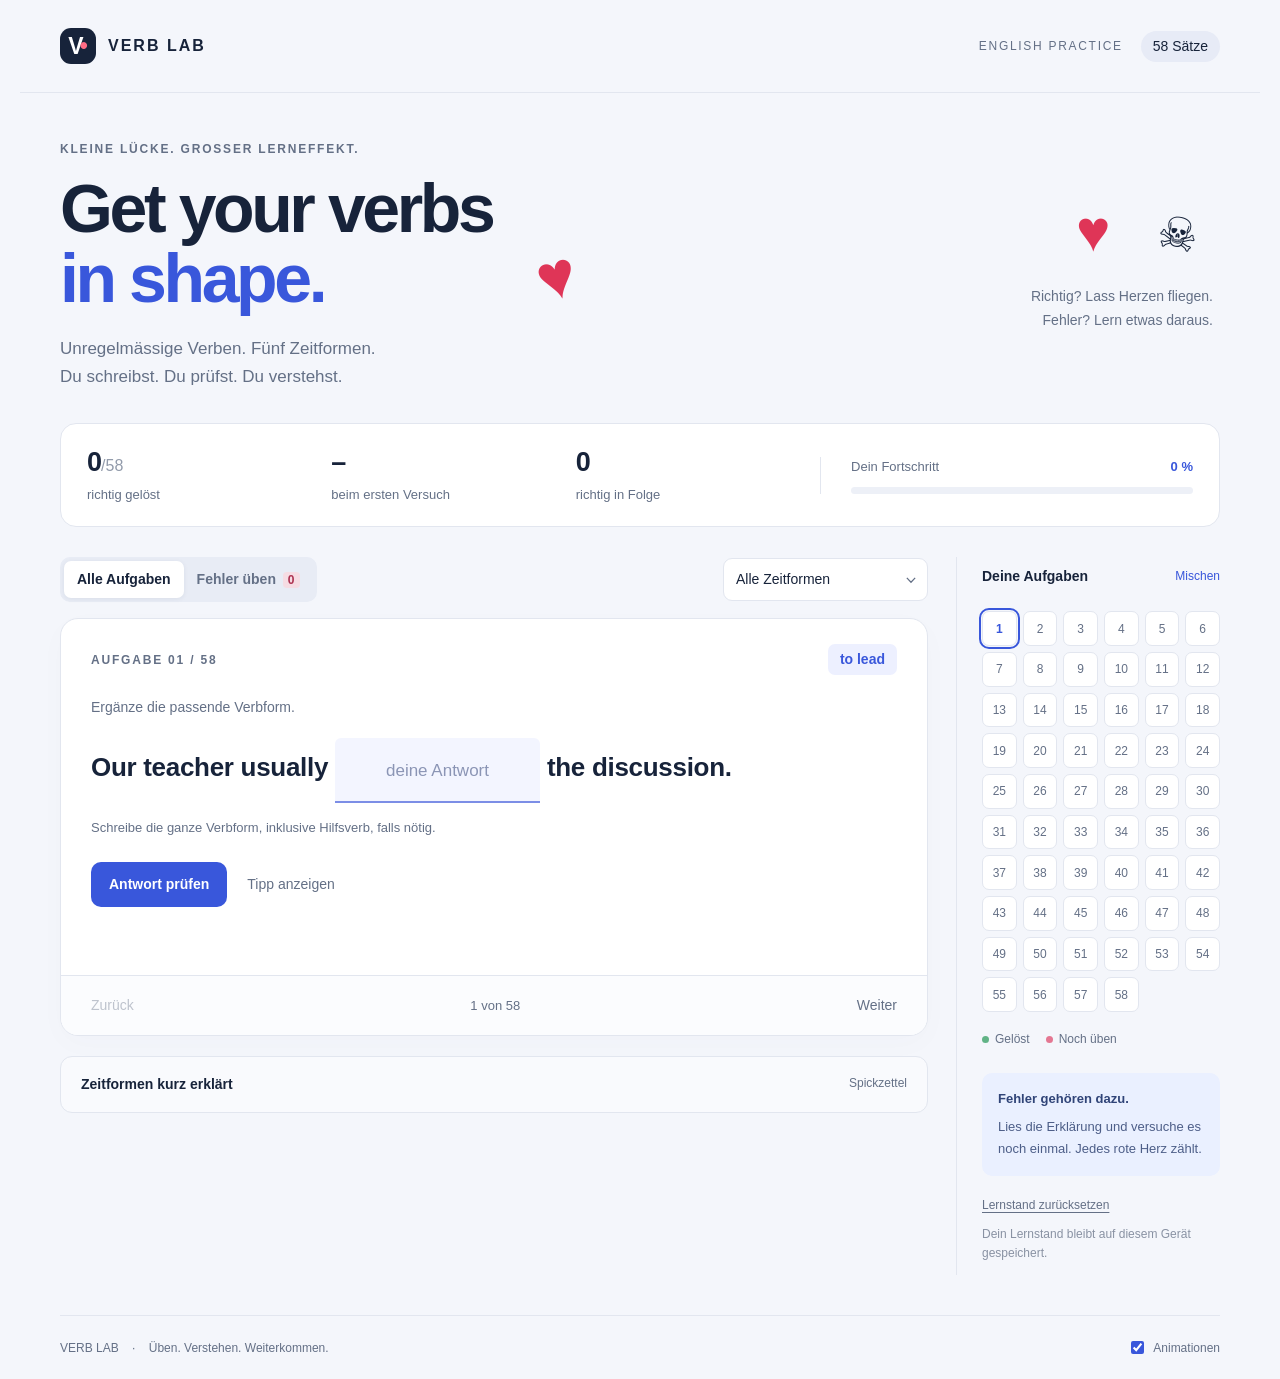
==== index.html @ 1b79de99 "Add 58 interactive irregular verb exercises with instant explanations" ====
<!doctype html>
<html lang="de"><head><meta charset="utf-8"><meta name="viewport" content="width=device-width, initial-scale=1"><meta name="theme-color" content="#f4f6fb"><meta name="description" content="58 Aufgaben zu englischen unregelmässigen Verben: sofortige Korrektur, verständliche Erklärungen und gezieltes Wiederholen."><title>Verb Lab · Irregular Verbs</title><link rel="stylesheet" href="style.css"><script defer src="data.js"></script><script defer src="app.js"></script></head>
<body><header><a class="brand" href="./" aria-label="Verb Lab Startseite"><span class="logo">V<span>•</span></span>VERB LAB</a><span class="header-note">ENGLISH PRACTICE <span class="pill">58 Sätze</span></span></header>
<main><section class="intro"><div><p class="eyebrow">KLEINE LÜCKE. GROSSER LERNEFFEKT.</p><h1>Get your verbs<br><em>in shape.</em><span class="hero-heart" aria-hidden="true">♥</span></h1><p class="lead">Unregelmässige Verben. Fünf Zeitformen.<br>Du schreibst. Du prüfst. Du verstehst.</p></div><div class="intro-note"><span aria-hidden="true">♥ <span class="skull">☠</span></span><p>Richtig? Lass Herzen fliegen.<br>Fehler? Lern etwas daraus.</p></div></section>
<section class="stats" aria-label="Dein Lernstand"><div><strong id="solved">0<span>/58</span></strong><span>richtig gelöst</span></div><div><strong id="accuracy">–</strong><span>beim ersten Versuch</span></div><div><strong id="streak">0</strong><span>richtig in Folge</span></div><div class="progress-cell"><div><span>Dein Fortschritt</span><b id="percent">0 %</b></div><progress id="progress" max="58" value="0">0 von 58</progress></div></section>
<div class="workspace"><section class="exercise-area"><div class="toolbar"><div class="tabs" aria-label="Übungsmodus"><button id="all-mode" aria-pressed="true">Alle Aufgaben</button><button id="error-mode" aria-pressed="false">Fehler üben <span id="error-count">0</span></button></div><label class="sr-only" for="tense-filter">Zeitform auswählen</label><select id="tense-filter"><option value="all">Alle Zeitformen</option><option>Present simple</option><option>Present continuous</option><option>Present perfect simple</option><option>Present perfect continuous</option><option>Simple past</option></select></div>
<article class="exercise-card"><div class="card-top"><span class="eyebrow" id="question-label">AUFGABE 01 / 58</span><span class="verb-tag" id="verb">to lead</span></div><div id="question-content"><p class="instruction">Ergänze die passende Verbform.</p><form id="answer-form" novalidate><div class="sentence" lang="en"><span id="before"></span><span class="answer-wrap"><label class="sr-only" for="answer">Deine Verbform</label><input id="answer" type="text" placeholder="deine Antwort" autocomplete="off" autocapitalize="none" spellcheck="false" aria-describedby="answer-help feedback"></span><span id="after"></span></div><p class="answer-help" id="answer-help">Schreibe die ganze Verbform, inklusive Hilfsverb, falls nötig.</p><div id="feedback" role="status" aria-live="polite" aria-atomic="true"></div><div class="actions"><button class="primary" id="check" type="submit">Antwort prüfen <kbd>Enter</kbd></button><button class="text-button" id="hint" type="button">Tipp anzeigen</button></div></form></div><div class="card-bottom"><button id="previous" class="text-button">Zurück</button><span id="position">1 von 58</span><button id="next" class="text-button">Weiter</button></div></article>
<details class="grammar"><summary>Zeitformen kurz erklärt <span>Spickzettel</span></summary><div class="grammar-grid"><div><h3>Present simple</h3><p>Gewohnheiten und Zustände. Grundform; bei he/she/it meist -s.</p><code>She goes every day.</code></div><div><h3>Present continuous</h3><p>Was gerade passiert. am/is/are + Verb mit -ing.</p><code>They are coming now.</code></div><div><h3>Present perfect simple</h3><p>Ergebnis mit Bezug zu jetzt oder ein Zustand bis heute. have/has + 3. Verbform.</p><code>I have found my keys.</code></div><div><h3>Present perfect continuous</h3><p>Eine Tätigkeit läuft seit einer Weile. have/has been + Verb mit -ing.</p><code>It has been growing for weeks.</code></div><div><h3>Simple past</h3><p>Abgeschlossene Vergangenheit. 2. Verbform; kein have/has.</p><code>We went there yesterday.</code></div></div></details></section>
<aside><div class="map-heading"><h2>Deine Aufgaben</h2><button id="shuffle" class="text-button" aria-label="Aufgaben mischen">Mischen</button></div><div class="question-map" id="question-map" aria-label="Aufgaben auswählen"></div><div class="legend"><span><i class="dot green"></i>Gelöst</span><span><i class="dot pink"></i>Noch üben</span></div><div class="aside-note"><b>Fehler gehören dazu.</b><p>Lies die Erklärung und versuche es noch einmal. Jedes rote Herz zählt.</p></div><button class="reset" id="reset">Lernstand zurücksetzen</button><p id="storage-note" class="storage-note">Dein Lernstand bleibt auf diesem Gerät gespeichert.</p></aside></div>
<footer><span>VERB LAB <span class="footer-dot">·</span> Üben. Verstehen. Weiterkommen.</span><label class="motion-control"><input type="checkbox" id="motion" checked> Animationen</label></footer></main><div id="particles" aria-hidden="true"></div></body></html>
---- style.css ----
:root{--ink:#17233a;--muted:#647086;--blue:#3957db;--line:#e2e6ef;--pink:#df3557;--green:#16734e;--paper:#fff}*{box-sizing:border-box}body{margin:0;background:#f4f6fb;color:var(--ink);font-family:Inter,-apple-system,BlinkMacSystemFont,'Segoe UI',sans-serif;font-size:16px;line-height:1.5}button,input,select{font:inherit}button,select,summary{cursor:pointer}button{transition:background .15s,transform .15s}button:hover{filter:brightness(.94)}button:disabled{opacity:.4;cursor:default}button:focus-visible,a:focus-visible,summary:focus-visible,select:focus-visible{outline:3px solid #8799ff;outline-offset:4px}header{max-width:1240px;margin:auto;padding:28px 40px;display:flex;justify-content:space-between;align-items:center;border-bottom:1px solid var(--line)}.brand{display:flex;align-items:center;gap:12px;text-decoration:none;color:var(--ink);font-weight:850;letter-spacing:2px;font-size:16px}.logo{background:var(--ink);color:white;width:36px;height:36px;border-radius:11px;display:inline-flex;align-items:center;justify-content:center;font-size:23px;letter-spacing:-4px;padding-right:4px}.logo span{color:#ff6c85}.header-note{color:var(--muted);font-size:12px;letter-spacing:1.7px;display:flex;gap:18px;align-items:center}.pill{background:#e7ebf6;padding:5px 12px;border-radius:100px;color:var(--ink);letter-spacing:0;font-size:14px}main{max-width:1240px;margin:auto;padding:0 40px}.intro{display:flex;justify-content:space-between;align-items:center;padding:47px 0 32px}.eyebrow{font-size:12px;font-weight:750;letter-spacing:1.8px;color:var(--muted);margin:0 0 15px}h1{font-size:clamp(44px,5.6vw,68px);line-height:1.03;letter-spacing:-3.4px;margin:0;position:relative;display:inline-block;font-weight:850}h1 em{font-style:normal;color:var(--blue)}.hero-heart{position:absolute;right:-80px;bottom:2px;color:var(--pink);font-size:66px;transform:rotate(-15deg)}.lead{font-size:17px;color:var(--muted);margin:22px 0 0;line-height:1.65}.intro-note{text-align:right;padding-right:7px}.intro-note>span{font-family:Georgia,serif;font-size:58px;color:var(--pink);letter-spacing:16px}.intro-note .skull{color:var(--ink);font-size:45px;display:inline-block;transform:rotate(12deg)}.intro-note p{font-size:14px;line-height:1.7;color:var(--muted);margin:10px 0}.stats{display:grid;grid-template-columns:1fr 1fr 1fr 1.7fr;border:1px solid var(--line);background:#fff;border-radius:16px;padding:22px 26px;margin:0 0 30px;gap:25px;align-items:center}.stats>div{display:flex;flex-direction:column}.stats strong{font-size:27px;line-height:1.25;letter-spacing:-1px}.stats strong span{font-size:16px;color:#929bab;font-weight:500;letter-spacing:0}.stats>div>span{font-size:13px;color:var(--muted);margin-top:5px}.stats .progress-cell{gap:10px;border-left:1px solid var(--line);padding-left:30px}.progress-cell div{display:flex;justify-content:space-between;font-size:13px;color:var(--muted)}.progress-cell b{color:var(--blue)}progress{width:100%;height:7px;appearance:none;border:none;border-radius:10px;overflow:hidden;background:#edf0f7}progress::-webkit-progress-bar{background:#edf0f7}progress::-webkit-progress-value{background:var(--blue);border-radius:10px}progress::-moz-progress-bar{background:var(--blue)}.workspace{display:grid;grid-template-columns:minmax(0,1fr) 264px;gap:28px}.toolbar{display:flex;justify-content:space-between;align-items:center;gap:12px;margin-bottom:16px}.tabs{display:flex;background:#e8ecf5;border-radius:10px;padding:4px}.tabs button{border:0;background:transparent;padding:8px 13px;border-radius:7px;color:var(--muted);font-size:14px;font-weight:650;white-space:nowrap}.tabs button[aria-pressed=true]{background:#fff;color:var(--ink);box-shadow:0 1px 5px #19264a12}.tabs span{font-size:12px;padding:1px 5px;border-radius:4px;background:#f6dce3;color:#ac3150;margin-left:3px}select{appearance:none;border:1px solid var(--line);border-radius:9px;padding:10px 30px 10px 12px;color:var(--ink);font-size:14px;background:#fff url("data:image/svg+xml,%3Csvg xmlns='http://www.w3.org/2000/svg' width='12' height='8'%3E%3Cpath d='m1 1 5 5 5-5' fill='none' stroke='%23647086' stroke-width='1.5'/%3E%3C/svg%3E") right 11px center/10px no-repeat;max-width:205px}.exercise-card{border:1px solid var(--line);border-radius:18px;background:var(--paper);box-shadow:0 8px 30px #23336705;overflow:hidden}.card-top{display:flex;justify-content:space-between;align-items:center;padding:25px 30px 0}.card-top .eyebrow{margin:0}.verb-tag{font-size:14px;color:var(--blue);background:#edf0ff;border-radius:7px;padding:5px 12px;font-weight:650}#question-content{padding:22px 30px 30px;min-height:300px}.instruction{font-size:14px;color:var(--muted);margin:0 0 20px}.sentence{font-size:26px;font-weight:600;line-height:2.2;letter-spacing:-.3px}.answer-wrap{display:inline-block;position:relative;vertical-align:baseline;max-width:100%}#answer{width:205px;max-width:100%;padding:5px 7px 7px;background:#f3f5ff;color:var(--blue);border:0;border-bottom:2px solid #7c8ee6;border-radius:6px 6px 0 0;font-size:23px;text-align:center;font-weight:650;outline:none}#answer::placeholder{font-size:17px;font-weight:400;color:#8b95b5}#answer:focus{background:#e9edff;border-bottom-color:var(--blue);box-shadow:0 2px 0 var(--blue)}#answer[aria-invalid=true]{color:#a62e46;background:#fff0f3;border-color:var(--pink)}#answer.correct{background:#eaf7ef;color:var(--green);border-color:var(--green)}.answer-help{font-size:13px;color:var(--muted);margin:15px 0 24px}.actions{display:flex;align-items:center;gap:20px;flex-wrap:wrap}.primary{border:0;border-radius:10px;background:var(--blue);color:#fff;padding:12px 18px;font-size:14px;font-weight:650}kbd{font-family:inherit;font-size:11px;font-weight:400;border:1px solid #ffffff60;border-radius:4px;padding:2px 5px;margin-left:14px;color:#e5eaff}.text-button{border:none;background:transparent;color:var(--muted);font-size:14px;padding:7px 0}.card-bottom{display:flex;align-items:center;justify-content:space-between;border-top:1px solid var(--line);padding:12px 30px;background:#fbfcfe}.card-bottom span{font-size:13px;color:var(--muted)}#feedback:empty{display:none}.feedback{padding:17px 19px;border-radius:10px;margin:0 0 24px;background:#fdf0f3;border:1px solid #f4d3dc;color:#742b3b;font-size:14px;line-height:1.7}.feedback.good{background:#edf8f1;border-color:#cce8d6;color:#24573c}.feedback.tip{background:#f0f3ff;border-color:#dfe5ff;color:#35476e}.feedback h3{font-size:16px;margin:0 0 6px}.feedback p{margin:5px 0}.feedback .solution{font-size:21px;font-weight:750}.grammar{margin-top:20px;border:1px solid var(--line);border-radius:12px;background:#ffffff70}.grammar summary{list-style:none;display:flex;justify-content:space-between;padding:17px 20px;font-size:14px;font-weight:650}.grammar summary span{font-size:12px;color:var(--muted);font-weight:400}.grammar[open] summary{border-bottom:1px solid var(--line)}.grammar-grid{padding:5px 20px 20px;display:grid;grid-template-columns:1fr 1fr;gap:16px}.grammar h3{font-size:14px;margin-bottom:5px;color:var(--blue)}.grammar p{font-size:14px;color:var(--muted);margin:0 0 7px}.grammar code{font-size:13px;color:var(--ink)}aside{border-left:1px solid var(--line);padding-left:25px}.map-heading{display:flex;justify-content:space-between;align-items:center;margin:3px 0 19px}.map-heading h2{font-size:14px;margin:0}.map-heading button{font-size:12px;color:var(--blue)}.question-map{display:grid;grid-template-columns:repeat(6,1fr);gap:6px}.question-map button{aspect-ratio:1;border:1px solid var(--line);border-radius:7px;background:#fff;font-size:12px;color:var(--muted);padding:0}.question-map .active{outline:2px solid var(--blue);outline-offset:1px;color:var(--blue);font-weight:800}.question-map .done{background:#dff1e7;color:#206f4b;border-color:#cde5d7}.question-map .wrong{background:#f9e0e7;color:#ac3150;border-color:#f0cdd7}.legend{display:flex;gap:16px;margin:18px 0 25px;font-size:12px;color:var(--muted)}.legend span{display:flex;gap:6px;align-items:center}.dot{width:7px;height:7px;border-radius:50%;display:inline-block}.green{background:#61b386}.pink{background:#e47792}.aside-note{padding:16px;background:#eaf0ff;border-radius:10px;font-size:13px;color:#4d5e88}.aside-note b{color:#304478}.aside-note p{margin:7px 0 0;line-height:1.7}.reset{font-size:12px;color:var(--muted);border:0;background:none;padding:20px 0 0;text-decoration:underline;text-underline-offset:3px}.storage-note{font-size:12px;color:#8992a3;margin-top:9px;line-height:1.6}footer{border-top:1px solid var(--line);margin:40px 0 0;padding:22px 0;display:flex;justify-content:space-between;align-items:center;color:var(--muted);font-size:12px}.footer-dot{padding:0 10px}.motion-control{display:flex;align-items:center;gap:6px;cursor:pointer}.motion-control input{accent-color:var(--blue)}.sr-only{position:absolute;width:1px;height:1px;padding:0;margin:-1px;overflow:hidden;clip:rect(0,0,0,0);white-space:nowrap;border:0}#particles{position:fixed;inset:0;pointer-events:none;z-index:100;overflow:hidden}.particle{position:absolute;color:#ed244d;font-size:28px;line-height:1;animation:fly 1.25s ease-out forwards;font-family:Arial,sans-serif;text-shadow:0 3px 8px #e9394e22}.particle.skull{color:#25314a;text-shadow:none}@keyframes fly{0%{opacity:0;transform:translate(-50%,-50%) scale(.4) rotate(0)}15%{opacity:1}100%{opacity:0;transform:translate(calc(-50% + var(--dx)),calc(-50% + var(--dy))) scale(var(--scale)) rotate(var(--rotation))}}.empty{text-align:center;padding:30px 0;color:var(--muted)}.empty h2{color:var(--ink)}@media(min-width:1300px){.sentence{font-size:28px}}@media(max-width:1000px){.workspace{grid-template-columns:minmax(0,1fr) 212px;gap:20px}aside{padding-left:18px}.toolbar{flex-wrap:wrap}.sentence{font-size:24px}.card-top{padding:22px 24px 0}#question-content{padding:22px 24px 28px}.question-map{grid-template-columns:repeat(5,1fr)}}@media(max-width:760px){header{padding:20px}.header-note{font-size:10px;gap:10px}main{padding:0 20px}.intro{padding:32px 0 26px}.intro-note{display:none}h1{font-size:52px;letter-spacing:-2.8px}.hero-heart{right:-63px;font-size:50px}.eyebrow{font-size:10px}.lead{font-size:16px}.stats{grid-template-columns:repeat(3,1fr);padding:18px;gap:18px 10px}.stats .progress-cell{grid-column:1/-1;border-left:0;padding-left:0;border-top:1px solid var(--line);padding-top:14px}.stats>div>span{font-size:11px}.stats strong{font-size:25px}.workspace{grid-template-columns:1fr}.toolbar{gap:12px}.tabs button{padding:8px 10px}select{font-size:13px;max-width:100%;flex:1;min-width:140px}.sentence{font-size:23px;line-height:2.3}#answer{font-size:21px;width:195px}aside{border:0;padding:12px 0}.question-map{grid-template-columns:repeat(10,1fr)}.aside-note{margin-top:20px}.grammar-grid{grid-template-columns:1fr}.map-heading{margin-bottom:12px}.legend{margin-bottom:16px}footer{margin-top:24px;align-items:flex-start;gap:15px}footer>span{max-width:210px}.card-top{padding:20px 20px 0}#question-content{padding:20px}.card-bottom{padding:10px 20px}}@media(max-width:390px){.header-note{font-size:0}.header-note .pill{font-size:12px}.question-map{grid-template-columns:repeat(8,1fr)}.actions{gap:10px}kbd{display:none}h1{font-size:46px}}@media(prefers-reduced-motion:reduce){*{scroll-behavior:auto!important}.particle{animation:none;display:none}button{transition:none}}
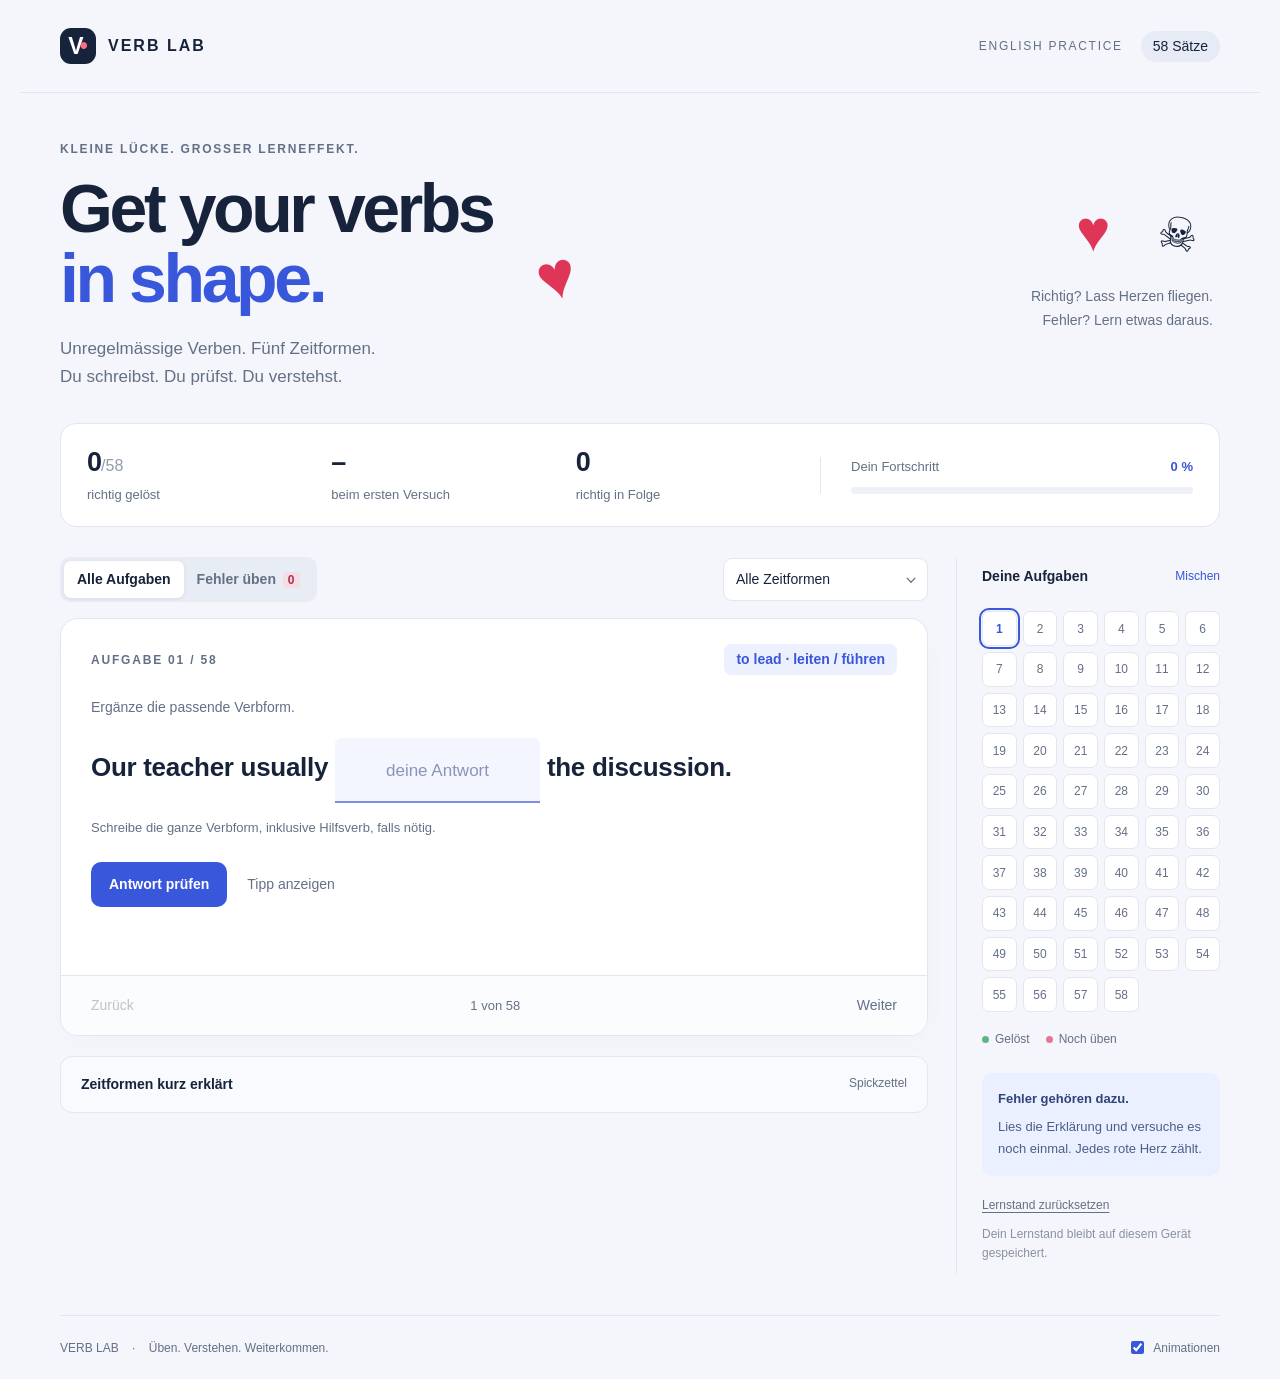
==== commit ddf278bf: "Show German verb meanings in every exercise" ====
--- a/index.html
+++ b/index.html
@@ -1,10 +1,10 @@
 <!doctype html>
-<html lang="de"><head><meta charset="utf-8"><meta name="viewport" content="width=device-width, initial-scale=1"><meta name="theme-color" content="#f4f6fb"><meta name="description" content="58 Aufgaben zu englischen unregelmässigen Verben: sofortige Korrektur, verständliche Erklärungen und gezieltes Wiederholen."><title>Verb Lab · Irregular Verbs</title><link rel="stylesheet" href="style.css"><script defer src="data.js"></script><script defer src="app.js"></script></head>
+<html lang="de"><head><meta charset="utf-8"><meta name="viewport" content="width=device-width, initial-scale=1"><meta name="theme-color" content="#f4f6fb"><meta name="description" content="58 Aufgaben zu englischen unregelmässigen Verben: sofortige Korrektur, verständliche Erklärungen und gezieltes Wiederholen."><title>Verb Lab · Irregular Verbs</title><link rel="stylesheet" href="style.css?v=2"><script defer src="data.js?v=2"></script><script defer src="app.js?v=2"></script></head>
 <body><header><a class="brand" href="./" aria-label="Verb Lab Startseite"><span class="logo">V<span>•</span></span>VERB LAB</a><span class="header-note">ENGLISH PRACTICE <span class="pill">58 Sätze</span></span></header>
 <main><section class="intro"><div><p class="eyebrow">KLEINE LÜCKE. GROSSER LERNEFFEKT.</p><h1>Get your verbs<br><em>in shape.</em><span class="hero-heart" aria-hidden="true">♥</span></h1><p class="lead">Unregelmässige Verben. Fünf Zeitformen.<br>Du schreibst. Du prüfst. Du verstehst.</p></div><div class="intro-note"><span aria-hidden="true">♥ <span class="skull">☠</span></span><p>Richtig? Lass Herzen fliegen.<br>Fehler? Lern etwas daraus.</p></div></section>
 <section class="stats" aria-label="Dein Lernstand"><div><strong id="solved">0<span>/58</span></strong><span>richtig gelöst</span></div><div><strong id="accuracy">–</strong><span>beim ersten Versuch</span></div><div><strong id="streak">0</strong><span>richtig in Folge</span></div><div class="progress-cell"><div><span>Dein Fortschritt</span><b id="percent">0 %</b></div><progress id="progress" max="58" value="0">0 von 58</progress></div></section>
 <div class="workspace"><section class="exercise-area"><div class="toolbar"><div class="tabs" aria-label="Übungsmodus"><button id="all-mode" aria-pressed="true">Alle Aufgaben</button><button id="error-mode" aria-pressed="false">Fehler üben <span id="error-count">0</span></button></div><label class="sr-only" for="tense-filter">Zeitform auswählen</label><select id="tense-filter"><option value="all">Alle Zeitformen</option><option>Present simple</option><option>Present continuous</option><option>Present perfect simple</option><option>Present perfect continuous</option><option>Simple past</option></select></div>
-<article class="exercise-card"><div class="card-top"><span class="eyebrow" id="question-label">AUFGABE 01 / 58</span><span class="verb-tag" id="verb">to lead</span></div><div id="question-content"><p class="instruction">Ergänze die passende Verbform.</p><form id="answer-form" novalidate><div class="sentence" lang="en"><span id="before"></span><span class="answer-wrap"><label class="sr-only" for="answer">Deine Verbform</label><input id="answer" type="text" placeholder="deine Antwort" autocomplete="off" autocapitalize="none" spellcheck="false" aria-describedby="answer-help feedback"></span><span id="after"></span></div><p class="answer-help" id="answer-help">Schreibe die ganze Verbform, inklusive Hilfsverb, falls nötig.</p><div id="feedback" role="status" aria-live="polite" aria-atomic="true"></div><div class="actions"><button class="primary" id="check" type="submit">Antwort prüfen <kbd>Enter</kbd></button><button class="text-button" id="hint" type="button">Tipp anzeigen</button></div></form></div><div class="card-bottom"><button id="previous" class="text-button">Zurück</button><span id="position">1 von 58</span><button id="next" class="text-button">Weiter</button></div></article>
+<article class="exercise-card"><div class="card-top"><span class="eyebrow" id="question-label">AUFGABE 01 / 58</span><span class="verb-tag" id="verb">to lead · leiten / führen</span></div><div id="question-content"><p class="instruction">Ergänze die passende Verbform.</p><form id="answer-form" novalidate><div class="sentence" lang="en"><span id="before"></span><span class="answer-wrap"><label class="sr-only" for="answer">Deine Verbform</label><input id="answer" type="text" placeholder="deine Antwort" autocomplete="off" autocapitalize="none" spellcheck="false" aria-describedby="answer-help feedback"></span><span id="after"></span></div><p class="answer-help" id="answer-help">Schreibe die ganze Verbform, inklusive Hilfsverb, falls nötig.</p><div id="feedback" role="status" aria-live="polite" aria-atomic="true"></div><div class="actions"><button class="primary" id="check" type="submit">Antwort prüfen <kbd>Enter</kbd></button><button class="text-button" id="hint" type="button">Tipp anzeigen</button></div></form></div><div class="card-bottom"><button id="previous" class="text-button">Zurück</button><span id="position">1 von 58</span><button id="next" class="text-button">Weiter</button></div></article>
 <details class="grammar"><summary>Zeitformen kurz erklärt <span>Spickzettel</span></summary><div class="grammar-grid"><div><h3>Present simple</h3><p>Gewohnheiten und Zustände. Grundform; bei he/she/it meist -s.</p><code>She goes every day.</code></div><div><h3>Present continuous</h3><p>Was gerade passiert. am/is/are + Verb mit -ing.</p><code>They are coming now.</code></div><div><h3>Present perfect simple</h3><p>Ergebnis mit Bezug zu jetzt oder ein Zustand bis heute. have/has + 3. Verbform.</p><code>I have found my keys.</code></div><div><h3>Present perfect continuous</h3><p>Eine Tätigkeit läuft seit einer Weile. have/has been + Verb mit -ing.</p><code>It has been growing for weeks.</code></div><div><h3>Simple past</h3><p>Abgeschlossene Vergangenheit. 2. Verbform; kein have/has.</p><code>We went there yesterday.</code></div></div></details></section>
 <aside><div class="map-heading"><h2>Deine Aufgaben</h2><button id="shuffle" class="text-button" aria-label="Aufgaben mischen">Mischen</button></div><div class="question-map" id="question-map" aria-label="Aufgaben auswählen"></div><div class="legend"><span><i class="dot green"></i>Gelöst</span><span><i class="dot pink"></i>Noch üben</span></div><div class="aside-note"><b>Fehler gehören dazu.</b><p>Lies die Erklärung und versuche es noch einmal. Jedes rote Herz zählt.</p></div><button class="reset" id="reset">Lernstand zurücksetzen</button><p id="storage-note" class="storage-note">Dein Lernstand bleibt auf diesem Gerät gespeichert.</p></aside></div>
 <footer><span>VERB LAB <span class="footer-dot">·</span> Üben. Verstehen. Weiterkommen.</span><label class="motion-control"><input type="checkbox" id="motion" checked> Animationen</label></footer></main><div id="particles" aria-hidden="true"></div></body></html>
--- a/style.css
+++ b/style.css
@@ -1 +1,3 @@
 :root{--ink:#17233a;--muted:#647086;--blue:#3957db;--line:#e2e6ef;--pink:#df3557;--green:#16734e;--paper:#fff}*{box-sizing:border-box}body{margin:0;background:#f4f6fb;color:var(--ink);font-family:Inter,-apple-system,BlinkMacSystemFont,'Segoe UI',sans-serif;font-size:16px;line-height:1.5}button,input,select{font:inherit}button,select,summary{cursor:pointer}button{transition:background .15s,transform .15s}button:hover{filter:brightness(.94)}button:disabled{opacity:.4;cursor:default}button:focus-visible,a:focus-visible,summary:focus-visible,select:focus-visible{outline:3px solid #8799ff;outline-offset:4px}header{max-width:1240px;margin:auto;padding:28px 40px;display:flex;justify-content:space-between;align-items:center;border-bottom:1px solid var(--line)}.brand{display:flex;align-items:center;gap:12px;text-decoration:none;color:var(--ink);font-weight:850;letter-spacing:2px;font-size:16px}.logo{background:var(--ink);color:white;width:36px;height:36px;border-radius:11px;display:inline-flex;align-items:center;justify-content:center;font-size:23px;letter-spacing:-4px;padding-right:4px}.logo span{color:#ff6c85}.header-note{color:var(--muted);font-size:12px;letter-spacing:1.7px;display:flex;gap:18px;align-items:center}.pill{background:#e7ebf6;padding:5px 12px;border-radius:100px;color:var(--ink);letter-spacing:0;font-size:14px}main{max-width:1240px;margin:auto;padding:0 40px}.intro{display:flex;justify-content:space-between;align-items:center;padding:47px 0 32px}.eyebrow{font-size:12px;font-weight:750;letter-spacing:1.8px;color:var(--muted);margin:0 0 15px}h1{font-size:clamp(44px,5.6vw,68px);line-height:1.03;letter-spacing:-3.4px;margin:0;position:relative;display:inline-block;font-weight:850}h1 em{font-style:normal;color:var(--blue)}.hero-heart{position:absolute;right:-80px;bottom:2px;color:var(--pink);font-size:66px;transform:rotate(-15deg)}.lead{font-size:17px;color:var(--muted);margin:22px 0 0;line-height:1.65}.intro-note{text-align:right;padding-right:7px}.intro-note>span{font-family:Georgia,serif;font-size:58px;color:var(--pink);letter-spacing:16px}.intro-note .skull{color:var(--ink);font-size:45px;display:inline-block;transform:rotate(12deg)}.intro-note p{font-size:14px;line-height:1.7;color:var(--muted);margin:10px 0}.stats{display:grid;grid-template-columns:1fr 1fr 1fr 1.7fr;border:1px solid var(--line);background:#fff;border-radius:16px;padding:22px 26px;margin:0 0 30px;gap:25px;align-items:center}.stats>div{display:flex;flex-direction:column}.stats strong{font-size:27px;line-height:1.25;letter-spacing:-1px}.stats strong span{font-size:16px;color:#929bab;font-weight:500;letter-spacing:0}.stats>div>span{font-size:13px;color:var(--muted);margin-top:5px}.stats .progress-cell{gap:10px;border-left:1px solid var(--line);padding-left:30px}.progress-cell div{display:flex;justify-content:space-between;font-size:13px;color:var(--muted)}.progress-cell b{color:var(--blue)}progress{width:100%;height:7px;appearance:none;border:none;border-radius:10px;overflow:hidden;background:#edf0f7}progress::-webkit-progress-bar{background:#edf0f7}progress::-webkit-progress-value{background:var(--blue);border-radius:10px}progress::-moz-progress-bar{background:var(--blue)}.workspace{display:grid;grid-template-columns:minmax(0,1fr) 264px;gap:28px}.toolbar{display:flex;justify-content:space-between;align-items:center;gap:12px;margin-bottom:16px}.tabs{display:flex;background:#e8ecf5;border-radius:10px;padding:4px}.tabs button{border:0;background:transparent;padding:8px 13px;border-radius:7px;color:var(--muted);font-size:14px;font-weight:650;white-space:nowrap}.tabs button[aria-pressed=true]{background:#fff;color:var(--ink);box-shadow:0 1px 5px #19264a12}.tabs span{font-size:12px;padding:1px 5px;border-radius:4px;background:#f6dce3;color:#ac3150;margin-left:3px}select{appearance:none;border:1px solid var(--line);border-radius:9px;padding:10px 30px 10px 12px;color:var(--ink);font-size:14px;background:#fff url("data:image/svg+xml,%3Csvg xmlns='http://www.w3.org/2000/svg' width='12' height='8'%3E%3Cpath d='m1 1 5 5 5-5' fill='none' stroke='%23647086' stroke-width='1.5'/%3E%3C/svg%3E") right 11px center/10px no-repeat;max-width:205px}.exercise-card{border:1px solid var(--line);border-radius:18px;background:var(--paper);box-shadow:0 8px 30px #23336705;overflow:hidden}.card-top{display:flex;justify-content:space-between;align-items:center;padding:25px 30px 0}.card-top .eyebrow{margin:0}.verb-tag{font-size:14px;color:var(--blue);background:#edf0ff;border-radius:7px;padding:5px 12px;font-weight:650}#question-content{padding:22px 30px 30px;min-height:300px}.instruction{font-size:14px;color:var(--muted);margin:0 0 20px}.sentence{font-size:26px;font-weight:600;line-height:2.2;letter-spacing:-.3px}.answer-wrap{display:inline-block;position:relative;vertical-align:baseline;max-width:100%}#answer{width:205px;max-width:100%;padding:5px 7px 7px;background:#f3f5ff;color:var(--blue);border:0;border-bottom:2px solid #7c8ee6;border-radius:6px 6px 0 0;font-size:23px;text-align:center;font-weight:650;outline:none}#answer::placeholder{font-size:17px;font-weight:400;color:#8b95b5}#answer:focus{background:#e9edff;border-bottom-color:var(--blue);box-shadow:0 2px 0 var(--blue)}#answer[aria-invalid=true]{color:#a62e46;background:#fff0f3;border-color:var(--pink)}#answer.correct{background:#eaf7ef;color:var(--green);border-color:var(--green)}.answer-help{font-size:13px;color:var(--muted);margin:15px 0 24px}.actions{display:flex;align-items:center;gap:20px;flex-wrap:wrap}.primary{border:0;border-radius:10px;background:var(--blue);color:#fff;padding:12px 18px;font-size:14px;font-weight:650}kbd{font-family:inherit;font-size:11px;font-weight:400;border:1px solid #ffffff60;border-radius:4px;padding:2px 5px;margin-left:14px;color:#e5eaff}.text-button{border:none;background:transparent;color:var(--muted);font-size:14px;padding:7px 0}.card-bottom{display:flex;align-items:center;justify-content:space-between;border-top:1px solid var(--line);padding:12px 30px;background:#fbfcfe}.card-bottom span{font-size:13px;color:var(--muted)}#feedback:empty{display:none}.feedback{padding:17px 19px;border-radius:10px;margin:0 0 24px;background:#fdf0f3;border:1px solid #f4d3dc;color:#742b3b;font-size:14px;line-height:1.7}.feedback.good{background:#edf8f1;border-color:#cce8d6;color:#24573c}.feedback.tip{background:#f0f3ff;border-color:#dfe5ff;color:#35476e}.feedback h3{font-size:16px;margin:0 0 6px}.feedback p{margin:5px 0}.feedback .solution{font-size:21px;font-weight:750}.grammar{margin-top:20px;border:1px solid var(--line);border-radius:12px;background:#ffffff70}.grammar summary{list-style:none;display:flex;justify-content:space-between;padding:17px 20px;font-size:14px;font-weight:650}.grammar summary span{font-size:12px;color:var(--muted);font-weight:400}.grammar[open] summary{border-bottom:1px solid var(--line)}.grammar-grid{padding:5px 20px 20px;display:grid;grid-template-columns:1fr 1fr;gap:16px}.grammar h3{font-size:14px;margin-bottom:5px;color:var(--blue)}.grammar p{font-size:14px;color:var(--muted);margin:0 0 7px}.grammar code{font-size:13px;color:var(--ink)}aside{border-left:1px solid var(--line);padding-left:25px}.map-heading{display:flex;justify-content:space-between;align-items:center;margin:3px 0 19px}.map-heading h2{font-size:14px;margin:0}.map-heading button{font-size:12px;color:var(--blue)}.question-map{display:grid;grid-template-columns:repeat(6,1fr);gap:6px}.question-map button{aspect-ratio:1;border:1px solid var(--line);border-radius:7px;background:#fff;font-size:12px;color:var(--muted);padding:0}.question-map .active{outline:2px solid var(--blue);outline-offset:1px;color:var(--blue);font-weight:800}.question-map .done{background:#dff1e7;color:#206f4b;border-color:#cde5d7}.question-map .wrong{background:#f9e0e7;color:#ac3150;border-color:#f0cdd7}.legend{display:flex;gap:16px;margin:18px 0 25px;font-size:12px;color:var(--muted)}.legend span{display:flex;gap:6px;align-items:center}.dot{width:7px;height:7px;border-radius:50%;display:inline-block}.green{background:#61b386}.pink{background:#e47792}.aside-note{padding:16px;background:#eaf0ff;border-radius:10px;font-size:13px;color:#4d5e88}.aside-note b{color:#304478}.aside-note p{margin:7px 0 0;line-height:1.7}.reset{font-size:12px;color:var(--muted);border:0;background:none;padding:20px 0 0;text-decoration:underline;text-underline-offset:3px}.storage-note{font-size:12px;color:#8992a3;margin-top:9px;line-height:1.6}footer{border-top:1px solid var(--line);margin:40px 0 0;padding:22px 0;display:flex;justify-content:space-between;align-items:center;color:var(--muted);font-size:12px}.footer-dot{padding:0 10px}.motion-control{display:flex;align-items:center;gap:6px;cursor:pointer}.motion-control input{accent-color:var(--blue)}.sr-only{position:absolute;width:1px;height:1px;padding:0;margin:-1px;overflow:hidden;clip:rect(0,0,0,0);white-space:nowrap;border:0}#particles{position:fixed;inset:0;pointer-events:none;z-index:100;overflow:hidden}.particle{position:absolute;color:#ed244d;font-size:28px;line-height:1;animation:fly 1.25s ease-out forwards;font-family:Arial,sans-serif;text-shadow:0 3px 8px #e9394e22}.particle.skull{color:#25314a;text-shadow:none}@keyframes fly{0%{opacity:0;transform:translate(-50%,-50%) scale(.4) rotate(0)}15%{opacity:1}100%{opacity:0;transform:translate(calc(-50% + var(--dx)),calc(-50% + var(--dy))) scale(var(--scale)) rotate(var(--rotation))}}.empty{text-align:center;padding:30px 0;color:var(--muted)}.empty h2{color:var(--ink)}@media(min-width:1300px){.sentence{font-size:28px}}@media(max-width:1000px){.workspace{grid-template-columns:minmax(0,1fr) 212px;gap:20px}aside{padding-left:18px}.toolbar{flex-wrap:wrap}.sentence{font-size:24px}.card-top{padding:22px 24px 0}#question-content{padding:22px 24px 28px}.question-map{grid-template-columns:repeat(5,1fr)}}@media(max-width:760px){header{padding:20px}.header-note{font-size:10px;gap:10px}main{padding:0 20px}.intro{padding:32px 0 26px}.intro-note{display:none}h1{font-size:52px;letter-spacing:-2.8px}.hero-heart{right:-63px;font-size:50px}.eyebrow{font-size:10px}.lead{font-size:16px}.stats{grid-template-columns:repeat(3,1fr);padding:18px;gap:18px 10px}.stats .progress-cell{grid-column:1/-1;border-left:0;padding-left:0;border-top:1px solid var(--line);padding-top:14px}.stats>div>span{font-size:11px}.stats strong{font-size:25px}.workspace{grid-template-columns:1fr}.toolbar{gap:12px}.tabs button{padding:8px 10px}select{font-size:13px;max-width:100%;flex:1;min-width:140px}.sentence{font-size:23px;line-height:2.3}#answer{font-size:21px;width:195px}aside{border:0;padding:12px 0}.question-map{grid-template-columns:repeat(10,1fr)}.aside-note{margin-top:20px}.grammar-grid{grid-template-columns:1fr}.map-heading{margin-bottom:12px}.legend{margin-bottom:16px}footer{margin-top:24px;align-items:flex-start;gap:15px}footer>span{max-width:210px}.card-top{padding:20px 20px 0}#question-content{padding:20px}.card-bottom{padding:10px 20px}}@media(max-width:390px){.header-note{font-size:0}.header-note .pill{font-size:12px}.question-map{grid-template-columns:repeat(8,1fr)}.actions{gap:10px}kbd{display:none}h1{font-size:46px}}@media(prefers-reduced-motion:reduce){*{scroll-behavior:auto!important}.particle{animation:none;display:none}button{transition:none}}
+
+.card-top{gap:12px;flex-wrap:wrap}.verb-tag{white-space:normal;overflow-wrap:anywhere}
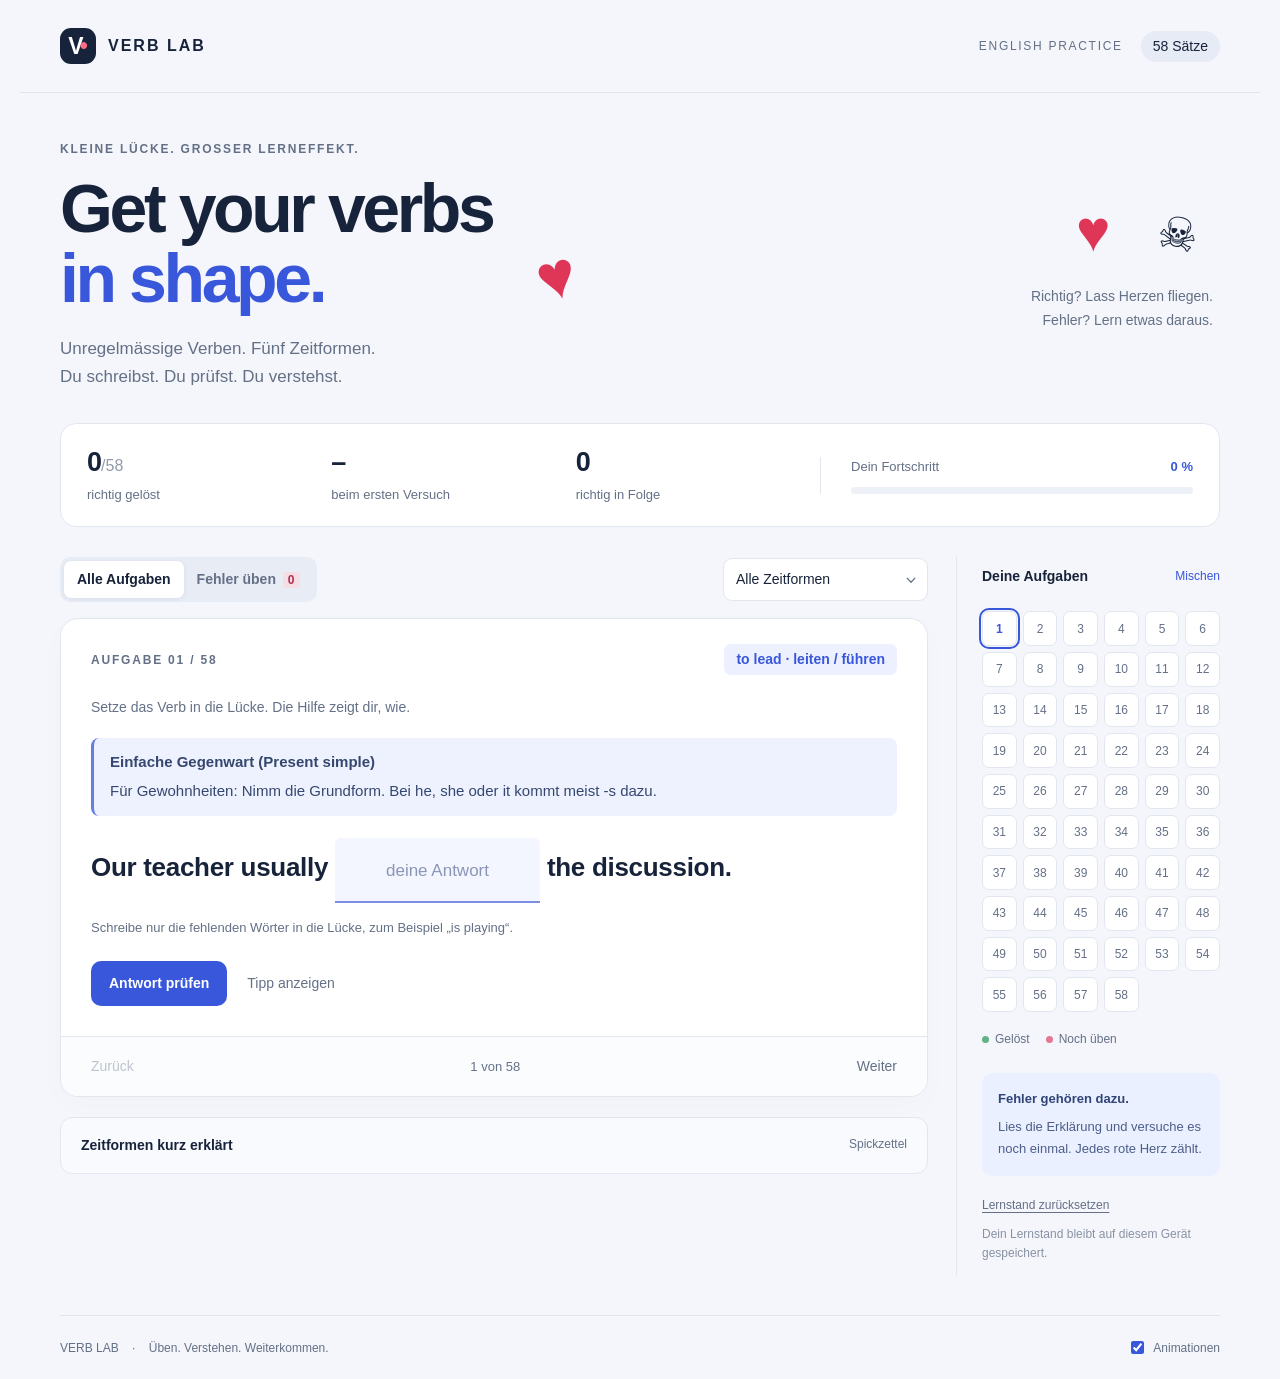
==== commit a009381c: "Make exercises easier with visible tense and simple German hints" ====
--- a/index.html
+++ b/index.html
@@ -1,10 +1,10 @@
 <!doctype html>
-<html lang="de"><head><meta charset="utf-8"><meta name="viewport" content="width=device-width, initial-scale=1"><meta name="theme-color" content="#f4f6fb"><meta name="description" content="58 Aufgaben zu englischen unregelmässigen Verben: sofortige Korrektur, verständliche Erklärungen und gezieltes Wiederholen."><title>Verb Lab · Irregular Verbs</title><link rel="stylesheet" href="style.css?v=2"><script defer src="data.js?v=2"></script><script defer src="app.js?v=2"></script></head>
+<html lang="de"><head><meta charset="utf-8"><meta name="viewport" content="width=device-width, initial-scale=1"><meta name="theme-color" content="#f4f6fb"><meta name="description" content="58 Aufgaben zu englischen unregelmässigen Verben: sofortige Korrektur, verständliche Erklärungen und gezieltes Wiederholen."><title>Verb Lab · Irregular Verbs</title><link rel="stylesheet" href="style.css?v=3"><script defer src="data.js?v=3"></script><script defer src="app.js?v=3"></script></head>
 <body><header><a class="brand" href="./" aria-label="Verb Lab Startseite"><span class="logo">V<span>•</span></span>VERB LAB</a><span class="header-note">ENGLISH PRACTICE <span class="pill">58 Sätze</span></span></header>
 <main><section class="intro"><div><p class="eyebrow">KLEINE LÜCKE. GROSSER LERNEFFEKT.</p><h1>Get your verbs<br><em>in shape.</em><span class="hero-heart" aria-hidden="true">♥</span></h1><p class="lead">Unregelmässige Verben. Fünf Zeitformen.<br>Du schreibst. Du prüfst. Du verstehst.</p></div><div class="intro-note"><span aria-hidden="true">♥ <span class="skull">☠</span></span><p>Richtig? Lass Herzen fliegen.<br>Fehler? Lern etwas daraus.</p></div></section>
 <section class="stats" aria-label="Dein Lernstand"><div><strong id="solved">0<span>/58</span></strong><span>richtig gelöst</span></div><div><strong id="accuracy">–</strong><span>beim ersten Versuch</span></div><div><strong id="streak">0</strong><span>richtig in Folge</span></div><div class="progress-cell"><div><span>Dein Fortschritt</span><b id="percent">0 %</b></div><progress id="progress" max="58" value="0">0 von 58</progress></div></section>
 <div class="workspace"><section class="exercise-area"><div class="toolbar"><div class="tabs" aria-label="Übungsmodus"><button id="all-mode" aria-pressed="true">Alle Aufgaben</button><button id="error-mode" aria-pressed="false">Fehler üben <span id="error-count">0</span></button></div><label class="sr-only" for="tense-filter">Zeitform auswählen</label><select id="tense-filter"><option value="all">Alle Zeitformen</option><option>Present simple</option><option>Present continuous</option><option>Present perfect simple</option><option>Present perfect continuous</option><option>Simple past</option></select></div>
-<article class="exercise-card"><div class="card-top"><span class="eyebrow" id="question-label">AUFGABE 01 / 58</span><span class="verb-tag" id="verb">to lead · leiten / führen</span></div><div id="question-content"><p class="instruction">Ergänze die passende Verbform.</p><form id="answer-form" novalidate><div class="sentence" lang="en"><span id="before"></span><span class="answer-wrap"><label class="sr-only" for="answer">Deine Verbform</label><input id="answer" type="text" placeholder="deine Antwort" autocomplete="off" autocapitalize="none" spellcheck="false" aria-describedby="answer-help feedback"></span><span id="after"></span></div><p class="answer-help" id="answer-help">Schreibe die ganze Verbform, inklusive Hilfsverb, falls nötig.</p><div id="feedback" role="status" aria-live="polite" aria-atomic="true"></div><div class="actions"><button class="primary" id="check" type="submit">Antwort prüfen <kbd>Enter</kbd></button><button class="text-button" id="hint" type="button">Tipp anzeigen</button></div></form></div><div class="card-bottom"><button id="previous" class="text-button">Zurück</button><span id="position">1 von 58</span><button id="next" class="text-button">Weiter</button></div></article>
+<article class="exercise-card"><div class="card-top"><span class="eyebrow" id="question-label">AUFGABE 01 / 58</span><span class="verb-tag" id="verb">to lead · leiten / führen</span></div><div id="question-content"><p class="instruction">Setze das Verb in die Lücke. Die Hilfe zeigt dir, wie.</p><div id="easy-help" class="easy-help"></div><form id="answer-form" novalidate><div class="sentence" lang="en"><span id="before"></span><span class="answer-wrap"><label class="sr-only" for="answer">Deine Verbform</label><input id="answer" type="text" placeholder="deine Antwort" autocomplete="off" autocapitalize="none" spellcheck="false" aria-describedby="answer-help feedback"></span><span id="after"></span></div><p class="answer-help" id="answer-help">Schreibe nur die fehlenden Wörter in die Lücke, zum Beispiel „is playing“.</p><div id="feedback" role="status" aria-live="polite" aria-atomic="true"></div><div class="actions"><button class="primary" id="check" type="submit">Antwort prüfen <kbd>Enter</kbd></button><button class="text-button" id="hint" type="button">Tipp anzeigen</button></div></form></div><div class="card-bottom"><button id="previous" class="text-button">Zurück</button><span id="position">1 von 58</span><button id="next" class="text-button">Weiter</button></div></article>
 <details class="grammar"><summary>Zeitformen kurz erklärt <span>Spickzettel</span></summary><div class="grammar-grid"><div><h3>Present simple</h3><p>Gewohnheiten und Zustände. Grundform; bei he/she/it meist -s.</p><code>She goes every day.</code></div><div><h3>Present continuous</h3><p>Was gerade passiert. am/is/are + Verb mit -ing.</p><code>They are coming now.</code></div><div><h3>Present perfect simple</h3><p>Ergebnis mit Bezug zu jetzt oder ein Zustand bis heute. have/has + 3. Verbform.</p><code>I have found my keys.</code></div><div><h3>Present perfect continuous</h3><p>Eine Tätigkeit läuft seit einer Weile. have/has been + Verb mit -ing.</p><code>It has been growing for weeks.</code></div><div><h3>Simple past</h3><p>Abgeschlossene Vergangenheit. 2. Verbform; kein have/has.</p><code>We went there yesterday.</code></div></div></details></section>
 <aside><div class="map-heading"><h2>Deine Aufgaben</h2><button id="shuffle" class="text-button" aria-label="Aufgaben mischen">Mischen</button></div><div class="question-map" id="question-map" aria-label="Aufgaben auswählen"></div><div class="legend"><span><i class="dot green"></i>Gelöst</span><span><i class="dot pink"></i>Noch üben</span></div><div class="aside-note"><b>Fehler gehören dazu.</b><p>Lies die Erklärung und versuche es noch einmal. Jedes rote Herz zählt.</p></div><button class="reset" id="reset">Lernstand zurücksetzen</button><p id="storage-note" class="storage-note">Dein Lernstand bleibt auf diesem Gerät gespeichert.</p></aside></div>
 <footer><span>VERB LAB <span class="footer-dot">·</span> Üben. Verstehen. Weiterkommen.</span><label class="motion-control"><input type="checkbox" id="motion" checked> Animationen</label></footer></main><div id="particles" aria-hidden="true"></div></body></html>
--- a/style.css
+++ b/style.css
@@ -1,3 +1,5 @@
 :root{--ink:#17233a;--muted:#647086;--blue:#3957db;--line:#e2e6ef;--pink:#df3557;--green:#16734e;--paper:#fff}*{box-sizing:border-box}body{margin:0;background:#f4f6fb;color:var(--ink);font-family:Inter,-apple-system,BlinkMacSystemFont,'Segoe UI',sans-serif;font-size:16px;line-height:1.5}button,input,select{font:inherit}button,select,summary{cursor:pointer}button{transition:background .15s,transform .15s}button:hover{filter:brightness(.94)}button:disabled{opacity:.4;cursor:default}button:focus-visible,a:focus-visible,summary:focus-visible,select:focus-visible{outline:3px solid #8799ff;outline-offset:4px}header{max-width:1240px;margin:auto;padding:28px 40px;display:flex;justify-content:space-between;align-items:center;border-bottom:1px solid var(--line)}.brand{display:flex;align-items:center;gap:12px;text-decoration:none;color:var(--ink);font-weight:850;letter-spacing:2px;font-size:16px}.logo{background:var(--ink);color:white;width:36px;height:36px;border-radius:11px;display:inline-flex;align-items:center;justify-content:center;font-size:23px;letter-spacing:-4px;padding-right:4px}.logo span{color:#ff6c85}.header-note{color:var(--muted);font-size:12px;letter-spacing:1.7px;display:flex;gap:18px;align-items:center}.pill{background:#e7ebf6;padding:5px 12px;border-radius:100px;color:var(--ink);letter-spacing:0;font-size:14px}main{max-width:1240px;margin:auto;padding:0 40px}.intro{display:flex;justify-content:space-between;align-items:center;padding:47px 0 32px}.eyebrow{font-size:12px;font-weight:750;letter-spacing:1.8px;color:var(--muted);margin:0 0 15px}h1{font-size:clamp(44px,5.6vw,68px);line-height:1.03;letter-spacing:-3.4px;margin:0;position:relative;display:inline-block;font-weight:850}h1 em{font-style:normal;color:var(--blue)}.hero-heart{position:absolute;right:-80px;bottom:2px;color:var(--pink);font-size:66px;transform:rotate(-15deg)}.lead{font-size:17px;color:var(--muted);margin:22px 0 0;line-height:1.65}.intro-note{text-align:right;padding-right:7px}.intro-note>span{font-family:Georgia,serif;font-size:58px;color:var(--pink);letter-spacing:16px}.intro-note .skull{color:var(--ink);font-size:45px;display:inline-block;transform:rotate(12deg)}.intro-note p{font-size:14px;line-height:1.7;color:var(--muted);margin:10px 0}.stats{display:grid;grid-template-columns:1fr 1fr 1fr 1.7fr;border:1px solid var(--line);background:#fff;border-radius:16px;padding:22px 26px;margin:0 0 30px;gap:25px;align-items:center}.stats>div{display:flex;flex-direction:column}.stats strong{font-size:27px;line-height:1.25;letter-spacing:-1px}.stats strong span{font-size:16px;color:#929bab;font-weight:500;letter-spacing:0}.stats>div>span{font-size:13px;color:var(--muted);margin-top:5px}.stats .progress-cell{gap:10px;border-left:1px solid var(--line);padding-left:30px}.progress-cell div{display:flex;justify-content:space-between;font-size:13px;color:var(--muted)}.progress-cell b{color:var(--blue)}progress{width:100%;height:7px;appearance:none;border:none;border-radius:10px;overflow:hidden;background:#edf0f7}progress::-webkit-progress-bar{background:#edf0f7}progress::-webkit-progress-value{background:var(--blue);border-radius:10px}progress::-moz-progress-bar{background:var(--blue)}.workspace{display:grid;grid-template-columns:minmax(0,1fr) 264px;gap:28px}.toolbar{display:flex;justify-content:space-between;align-items:center;gap:12px;margin-bottom:16px}.tabs{display:flex;background:#e8ecf5;border-radius:10px;padding:4px}.tabs button{border:0;background:transparent;padding:8px 13px;border-radius:7px;color:var(--muted);font-size:14px;font-weight:650;white-space:nowrap}.tabs button[aria-pressed=true]{background:#fff;color:var(--ink);box-shadow:0 1px 5px #19264a12}.tabs span{font-size:12px;padding:1px 5px;border-radius:4px;background:#f6dce3;color:#ac3150;margin-left:3px}select{appearance:none;border:1px solid var(--line);border-radius:9px;padding:10px 30px 10px 12px;color:var(--ink);font-size:14px;background:#fff url("data:image/svg+xml,%3Csvg xmlns='http://www.w3.org/2000/svg' width='12' height='8'%3E%3Cpath d='m1 1 5 5 5-5' fill='none' stroke='%23647086' stroke-width='1.5'/%3E%3C/svg%3E") right 11px center/10px no-repeat;max-width:205px}.exercise-card{border:1px solid var(--line);border-radius:18px;background:var(--paper);box-shadow:0 8px 30px #23336705;overflow:hidden}.card-top{display:flex;justify-content:space-between;align-items:center;padding:25px 30px 0}.card-top .eyebrow{margin:0}.verb-tag{font-size:14px;color:var(--blue);background:#edf0ff;border-radius:7px;padding:5px 12px;font-weight:650}#question-content{padding:22px 30px 30px;min-height:300px}.instruction{font-size:14px;color:var(--muted);margin:0 0 20px}.sentence{font-size:26px;font-weight:600;line-height:2.2;letter-spacing:-.3px}.answer-wrap{display:inline-block;position:relative;vertical-align:baseline;max-width:100%}#answer{width:205px;max-width:100%;padding:5px 7px 7px;background:#f3f5ff;color:var(--blue);border:0;border-bottom:2px solid #7c8ee6;border-radius:6px 6px 0 0;font-size:23px;text-align:center;font-weight:650;outline:none}#answer::placeholder{font-size:17px;font-weight:400;color:#8b95b5}#answer:focus{background:#e9edff;border-bottom-color:var(--blue);box-shadow:0 2px 0 var(--blue)}#answer[aria-invalid=true]{color:#a62e46;background:#fff0f3;border-color:var(--pink)}#answer.correct{background:#eaf7ef;color:var(--green);border-color:var(--green)}.answer-help{font-size:13px;color:var(--muted);margin:15px 0 24px}.actions{display:flex;align-items:center;gap:20px;flex-wrap:wrap}.primary{border:0;border-radius:10px;background:var(--blue);color:#fff;padding:12px 18px;font-size:14px;font-weight:650}kbd{font-family:inherit;font-size:11px;font-weight:400;border:1px solid #ffffff60;border-radius:4px;padding:2px 5px;margin-left:14px;color:#e5eaff}.text-button{border:none;background:transparent;color:var(--muted);font-size:14px;padding:7px 0}.card-bottom{display:flex;align-items:center;justify-content:space-between;border-top:1px solid var(--line);padding:12px 30px;background:#fbfcfe}.card-bottom span{font-size:13px;color:var(--muted)}#feedback:empty{display:none}.feedback{padding:17px 19px;border-radius:10px;margin:0 0 24px;background:#fdf0f3;border:1px solid #f4d3dc;color:#742b3b;font-size:14px;line-height:1.7}.feedback.good{background:#edf8f1;border-color:#cce8d6;color:#24573c}.feedback.tip{background:#f0f3ff;border-color:#dfe5ff;color:#35476e}.feedback h3{font-size:16px;margin:0 0 6px}.feedback p{margin:5px 0}.feedback .solution{font-size:21px;font-weight:750}.grammar{margin-top:20px;border:1px solid var(--line);border-radius:12px;background:#ffffff70}.grammar summary{list-style:none;display:flex;justify-content:space-between;padding:17px 20px;font-size:14px;font-weight:650}.grammar summary span{font-size:12px;color:var(--muted);font-weight:400}.grammar[open] summary{border-bottom:1px solid var(--line)}.grammar-grid{padding:5px 20px 20px;display:grid;grid-template-columns:1fr 1fr;gap:16px}.grammar h3{font-size:14px;margin-bottom:5px;color:var(--blue)}.grammar p{font-size:14px;color:var(--muted);margin:0 0 7px}.grammar code{font-size:13px;color:var(--ink)}aside{border-left:1px solid var(--line);padding-left:25px}.map-heading{display:flex;justify-content:space-between;align-items:center;margin:3px 0 19px}.map-heading h2{font-size:14px;margin:0}.map-heading button{font-size:12px;color:var(--blue)}.question-map{display:grid;grid-template-columns:repeat(6,1fr);gap:6px}.question-map button{aspect-ratio:1;border:1px solid var(--line);border-radius:7px;background:#fff;font-size:12px;color:var(--muted);padding:0}.question-map .active{outline:2px solid var(--blue);outline-offset:1px;color:var(--blue);font-weight:800}.question-map .done{background:#dff1e7;color:#206f4b;border-color:#cde5d7}.question-map .wrong{background:#f9e0e7;color:#ac3150;border-color:#f0cdd7}.legend{display:flex;gap:16px;margin:18px 0 25px;font-size:12px;color:var(--muted)}.legend span{display:flex;gap:6px;align-items:center}.dot{width:7px;height:7px;border-radius:50%;display:inline-block}.green{background:#61b386}.pink{background:#e47792}.aside-note{padding:16px;background:#eaf0ff;border-radius:10px;font-size:13px;color:#4d5e88}.aside-note b{color:#304478}.aside-note p{margin:7px 0 0;line-height:1.7}.reset{font-size:12px;color:var(--muted);border:0;background:none;padding:20px 0 0;text-decoration:underline;text-underline-offset:3px}.storage-note{font-size:12px;color:#8992a3;margin-top:9px;line-height:1.6}footer{border-top:1px solid var(--line);margin:40px 0 0;padding:22px 0;display:flex;justify-content:space-between;align-items:center;color:var(--muted);font-size:12px}.footer-dot{padding:0 10px}.motion-control{display:flex;align-items:center;gap:6px;cursor:pointer}.motion-control input{accent-color:var(--blue)}.sr-only{position:absolute;width:1px;height:1px;padding:0;margin:-1px;overflow:hidden;clip:rect(0,0,0,0);white-space:nowrap;border:0}#particles{position:fixed;inset:0;pointer-events:none;z-index:100;overflow:hidden}.particle{position:absolute;color:#ed244d;font-size:28px;line-height:1;animation:fly 1.25s ease-out forwards;font-family:Arial,sans-serif;text-shadow:0 3px 8px #e9394e22}.particle.skull{color:#25314a;text-shadow:none}@keyframes fly{0%{opacity:0;transform:translate(-50%,-50%) scale(.4) rotate(0)}15%{opacity:1}100%{opacity:0;transform:translate(calc(-50% + var(--dx)),calc(-50% + var(--dy))) scale(var(--scale)) rotate(var(--rotation))}}.empty{text-align:center;padding:30px 0;color:var(--muted)}.empty h2{color:var(--ink)}@media(min-width:1300px){.sentence{font-size:28px}}@media(max-width:1000px){.workspace{grid-template-columns:minmax(0,1fr) 212px;gap:20px}aside{padding-left:18px}.toolbar{flex-wrap:wrap}.sentence{font-size:24px}.card-top{padding:22px 24px 0}#question-content{padding:22px 24px 28px}.question-map{grid-template-columns:repeat(5,1fr)}}@media(max-width:760px){header{padding:20px}.header-note{font-size:10px;gap:10px}main{padding:0 20px}.intro{padding:32px 0 26px}.intro-note{display:none}h1{font-size:52px;letter-spacing:-2.8px}.hero-heart{right:-63px;font-size:50px}.eyebrow{font-size:10px}.lead{font-size:16px}.stats{grid-template-columns:repeat(3,1fr);padding:18px;gap:18px 10px}.stats .progress-cell{grid-column:1/-1;border-left:0;padding-left:0;border-top:1px solid var(--line);padding-top:14px}.stats>div>span{font-size:11px}.stats strong{font-size:25px}.workspace{grid-template-columns:1fr}.toolbar{gap:12px}.tabs button{padding:8px 10px}select{font-size:13px;max-width:100%;flex:1;min-width:140px}.sentence{font-size:23px;line-height:2.3}#answer{font-size:21px;width:195px}aside{border:0;padding:12px 0}.question-map{grid-template-columns:repeat(10,1fr)}.aside-note{margin-top:20px}.grammar-grid{grid-template-columns:1fr}.map-heading{margin-bottom:12px}.legend{margin-bottom:16px}footer{margin-top:24px;align-items:flex-start;gap:15px}footer>span{max-width:210px}.card-top{padding:20px 20px 0}#question-content{padding:20px}.card-bottom{padding:10px 20px}}@media(max-width:390px){.header-note{font-size:0}.header-note .pill{font-size:12px}.question-map{grid-template-columns:repeat(8,1fr)}.actions{gap:10px}kbd{display:none}h1{font-size:46px}}@media(prefers-reduced-motion:reduce){*{scroll-behavior:auto!important}.particle{animation:none;display:none}button{transition:none}}
 
 .card-top{gap:12px;flex-wrap:wrap}.verb-tag{white-space:normal;overflow-wrap:anywhere}
+
+.easy-help{background:#eef2ff;border-left:3px solid #667ee2;border-radius:8px;padding:13px 16px;margin:0 0 22px;font-size:15px;color:#35476e}.easy-help b{font-size:15px}.easy-help p{margin:5px 0 0;line-height:1.6}
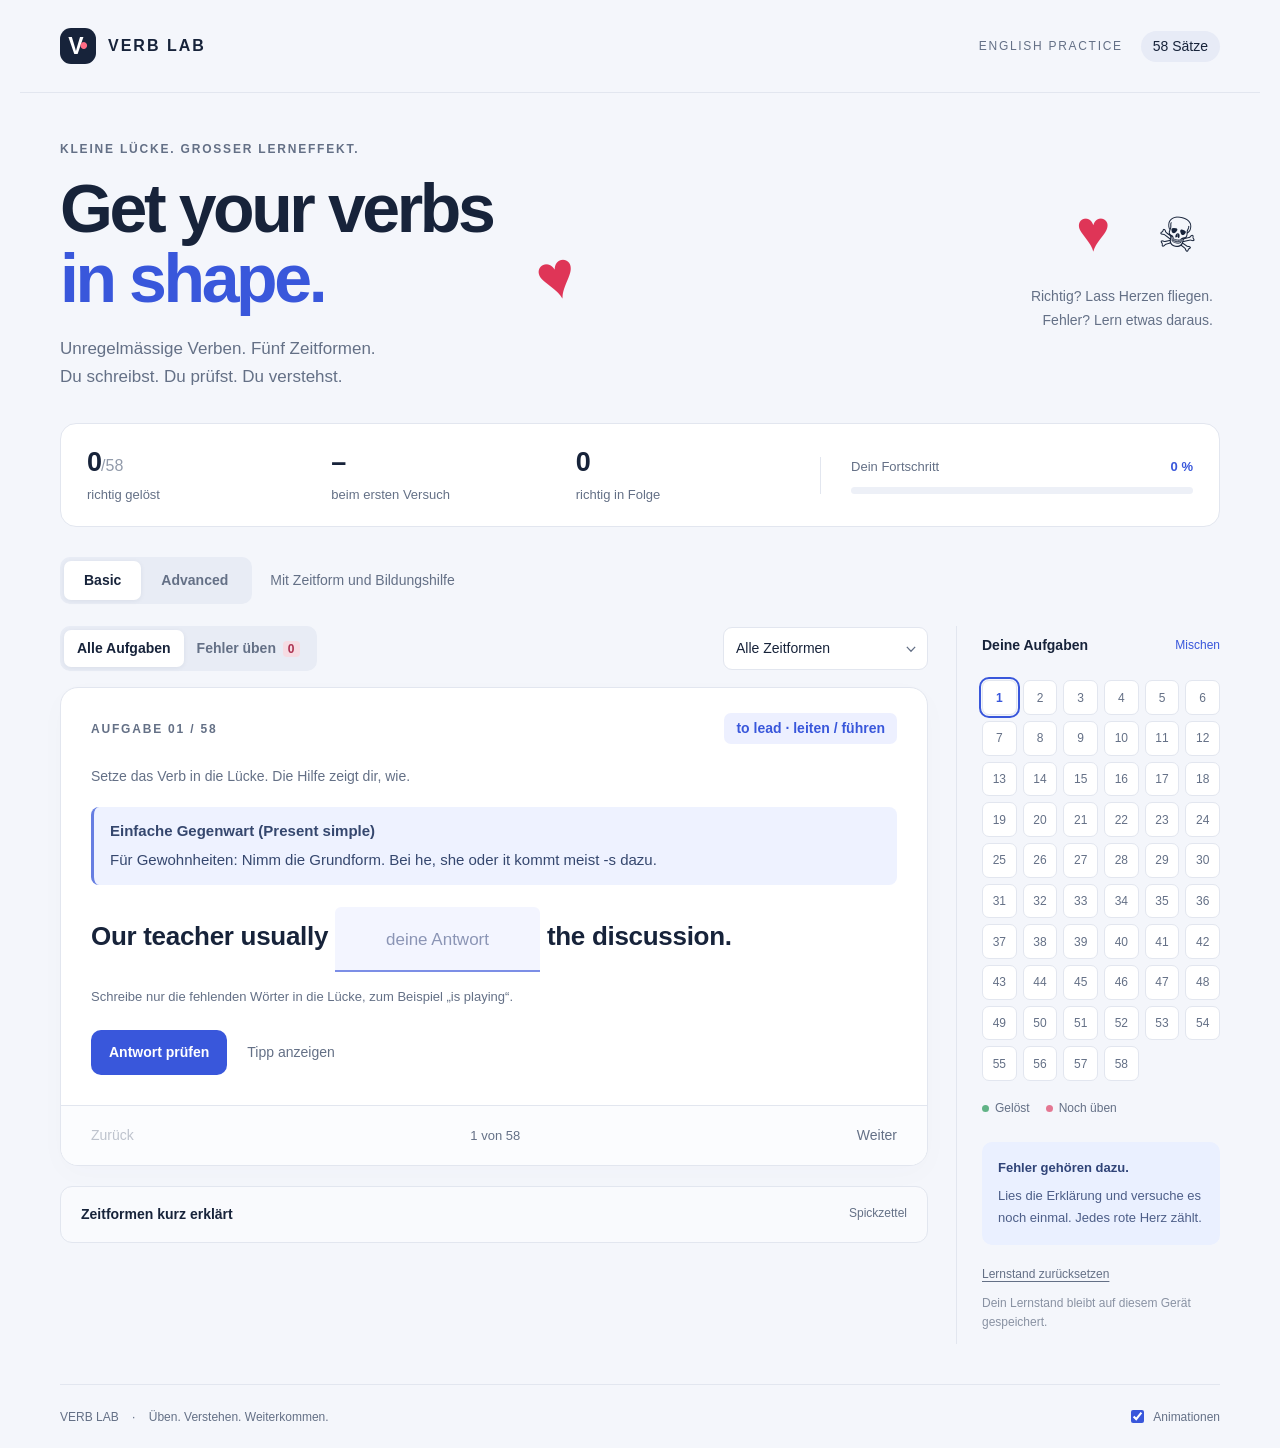
==== commit 22d2e82c: "Add Basic and Advanced modes with tense hints only in Basic" ====
--- a/index.html
+++ b/index.html
@@ -1,10 +1,10 @@
 <!doctype html>
-<html lang="de"><head><meta charset="utf-8"><meta name="viewport" content="width=device-width, initial-scale=1"><meta name="theme-color" content="#f4f6fb"><meta name="description" content="58 Aufgaben zu englischen unregelmässigen Verben: sofortige Korrektur, verständliche Erklärungen und gezieltes Wiederholen."><title>Verb Lab · Irregular Verbs</title><link rel="stylesheet" href="style.css?v=3"><script defer src="data.js?v=3"></script><script defer src="app.js?v=3"></script></head>
+<html lang="de"><head><meta charset="utf-8"><meta name="viewport" content="width=device-width, initial-scale=1"><meta name="theme-color" content="#f4f6fb"><meta name="description" content="58 Aufgaben zu englischen unregelmässigen Verben: sofortige Korrektur, verständliche Erklärungen und gezieltes Wiederholen."><title>Verb Lab · Irregular Verbs</title><link rel="stylesheet" href="style.css?v=4"><script defer src="data.js?v=4"></script><script defer src="app.js?v=4"></script></head>
 <body><header><a class="brand" href="./" aria-label="Verb Lab Startseite"><span class="logo">V<span>•</span></span>VERB LAB</a><span class="header-note">ENGLISH PRACTICE <span class="pill">58 Sätze</span></span></header>
 <main><section class="intro"><div><p class="eyebrow">KLEINE LÜCKE. GROSSER LERNEFFEKT.</p><h1>Get your verbs<br><em>in shape.</em><span class="hero-heart" aria-hidden="true">♥</span></h1><p class="lead">Unregelmässige Verben. Fünf Zeitformen.<br>Du schreibst. Du prüfst. Du verstehst.</p></div><div class="intro-note"><span aria-hidden="true">♥ <span class="skull">☠</span></span><p>Richtig? Lass Herzen fliegen.<br>Fehler? Lern etwas daraus.</p></div></section>
 <section class="stats" aria-label="Dein Lernstand"><div><strong id="solved">0<span>/58</span></strong><span>richtig gelöst</span></div><div><strong id="accuracy">–</strong><span>beim ersten Versuch</span></div><div><strong id="streak">0</strong><span>richtig in Folge</span></div><div class="progress-cell"><div><span>Dein Fortschritt</span><b id="percent">0 %</b></div><progress id="progress" max="58" value="0">0 von 58</progress></div></section>
-<div class="workspace"><section class="exercise-area"><div class="toolbar"><div class="tabs" aria-label="Übungsmodus"><button id="all-mode" aria-pressed="true">Alle Aufgaben</button><button id="error-mode" aria-pressed="false">Fehler üben <span id="error-count">0</span></button></div><label class="sr-only" for="tense-filter">Zeitform auswählen</label><select id="tense-filter"><option value="all">Alle Zeitformen</option><option>Present simple</option><option>Present continuous</option><option>Present perfect simple</option><option>Present perfect continuous</option><option>Simple past</option></select></div>
-<article class="exercise-card"><div class="card-top"><span class="eyebrow" id="question-label">AUFGABE 01 / 58</span><span class="verb-tag" id="verb">to lead · leiten / führen</span></div><div id="question-content"><p class="instruction">Setze das Verb in die Lücke. Die Hilfe zeigt dir, wie.</p><div id="easy-help" class="easy-help"></div><form id="answer-form" novalidate><div class="sentence" lang="en"><span id="before"></span><span class="answer-wrap"><label class="sr-only" for="answer">Deine Verbform</label><input id="answer" type="text" placeholder="deine Antwort" autocomplete="off" autocapitalize="none" spellcheck="false" aria-describedby="answer-help feedback"></span><span id="after"></span></div><p class="answer-help" id="answer-help">Schreibe nur die fehlenden Wörter in die Lücke, zum Beispiel „is playing“.</p><div id="feedback" role="status" aria-live="polite" aria-atomic="true"></div><div class="actions"><button class="primary" id="check" type="submit">Antwort prüfen <kbd>Enter</kbd></button><button class="text-button" id="hint" type="button">Tipp anzeigen</button></div></form></div><div class="card-bottom"><button id="previous" class="text-button">Zurück</button><span id="position">1 von 58</span><button id="next" class="text-button">Weiter</button></div></article>
+<section class="level-bar" aria-label="Schwierigkeitsgrad"><div class="tabs"><button id="basic-level" aria-pressed="true">Basic</button><button id="advanced-level" aria-pressed="false">Advanced</button></div><p id="level-description">Mit Zeitform und Bildungshilfe</p></section><div class="workspace"><section class="exercise-area"><div class="toolbar"><div class="tabs" aria-label="Übungsmodus"><button id="all-mode" aria-pressed="true">Alle Aufgaben</button><button id="error-mode" aria-pressed="false">Fehler üben <span id="error-count">0</span></button></div><label class="sr-only" for="tense-filter">Zeitform auswählen</label><select id="tense-filter"><option value="all">Alle Zeitformen</option><option>Present simple</option><option>Present continuous</option><option>Present perfect simple</option><option>Present perfect continuous</option><option>Simple past</option></select></div>
+<article class="exercise-card"><div class="card-top"><span class="eyebrow" id="question-label">AUFGABE 01 / 58</span><span class="verb-tag" id="verb">to lead · leiten / führen</span></div><div id="question-content"><p class="instruction" id="instruction">Setze das Verb in die Lücke. Die Hilfe zeigt dir, wie.</p><div id="easy-help" class="easy-help"></div><form id="answer-form" novalidate><div class="sentence" lang="en"><span id="before"></span><span class="answer-wrap"><label class="sr-only" for="answer">Deine Verbform</label><input id="answer" type="text" placeholder="deine Antwort" autocomplete="off" autocapitalize="none" spellcheck="false" aria-describedby="answer-help feedback"></span><span id="after"></span></div><p class="answer-help" id="answer-help">Schreibe nur die fehlenden Wörter in die Lücke, zum Beispiel „is playing“.</p><div id="feedback" role="status" aria-live="polite" aria-atomic="true"></div><div class="actions"><button class="primary" id="check" type="submit">Antwort prüfen <kbd>Enter</kbd></button><button class="text-button" id="hint" type="button">Tipp anzeigen</button></div></form></div><div class="card-bottom"><button id="previous" class="text-button">Zurück</button><span id="position">1 von 58</span><button id="next" class="text-button">Weiter</button></div></article>
 <details class="grammar"><summary>Zeitformen kurz erklärt <span>Spickzettel</span></summary><div class="grammar-grid"><div><h3>Present simple</h3><p>Gewohnheiten und Zustände. Grundform; bei he/she/it meist -s.</p><code>She goes every day.</code></div><div><h3>Present continuous</h3><p>Was gerade passiert. am/is/are + Verb mit -ing.</p><code>They are coming now.</code></div><div><h3>Present perfect simple</h3><p>Ergebnis mit Bezug zu jetzt oder ein Zustand bis heute. have/has + 3. Verbform.</p><code>I have found my keys.</code></div><div><h3>Present perfect continuous</h3><p>Eine Tätigkeit läuft seit einer Weile. have/has been + Verb mit -ing.</p><code>It has been growing for weeks.</code></div><div><h3>Simple past</h3><p>Abgeschlossene Vergangenheit. 2. Verbform; kein have/has.</p><code>We went there yesterday.</code></div></div></details></section>
 <aside><div class="map-heading"><h2>Deine Aufgaben</h2><button id="shuffle" class="text-button" aria-label="Aufgaben mischen">Mischen</button></div><div class="question-map" id="question-map" aria-label="Aufgaben auswählen"></div><div class="legend"><span><i class="dot green"></i>Gelöst</span><span><i class="dot pink"></i>Noch üben</span></div><div class="aside-note"><b>Fehler gehören dazu.</b><p>Lies die Erklärung und versuche es noch einmal. Jedes rote Herz zählt.</p></div><button class="reset" id="reset">Lernstand zurücksetzen</button><p id="storage-note" class="storage-note">Dein Lernstand bleibt auf diesem Gerät gespeichert.</p></aside></div>
 <footer><span>VERB LAB <span class="footer-dot">·</span> Üben. Verstehen. Weiterkommen.</span><label class="motion-control"><input type="checkbox" id="motion" checked> Animationen</label></footer></main><div id="particles" aria-hidden="true"></div></body></html>
--- a/style.css
+++ b/style.css
@@ -3,3 +3,5 @@
 .card-top{gap:12px;flex-wrap:wrap}.verb-tag{white-space:normal;overflow-wrap:anywhere}
 
 .easy-help{background:#eef2ff;border-left:3px solid #667ee2;border-radius:8px;padding:13px 16px;margin:0 0 22px;font-size:15px;color:#35476e}.easy-help b{font-size:15px}.easy-help p{margin:5px 0 0;line-height:1.6}
+
+[hidden]{display:none!important}.level-bar{display:flex;align-items:center;gap:18px;margin:0 0 22px}.level-bar p{font-size:14px;color:var(--muted);margin:0}.level-bar .tabs button{padding:9px 20px}@media(max-width:600px){.level-bar{align-items:flex-start;flex-direction:column;gap:8px}}
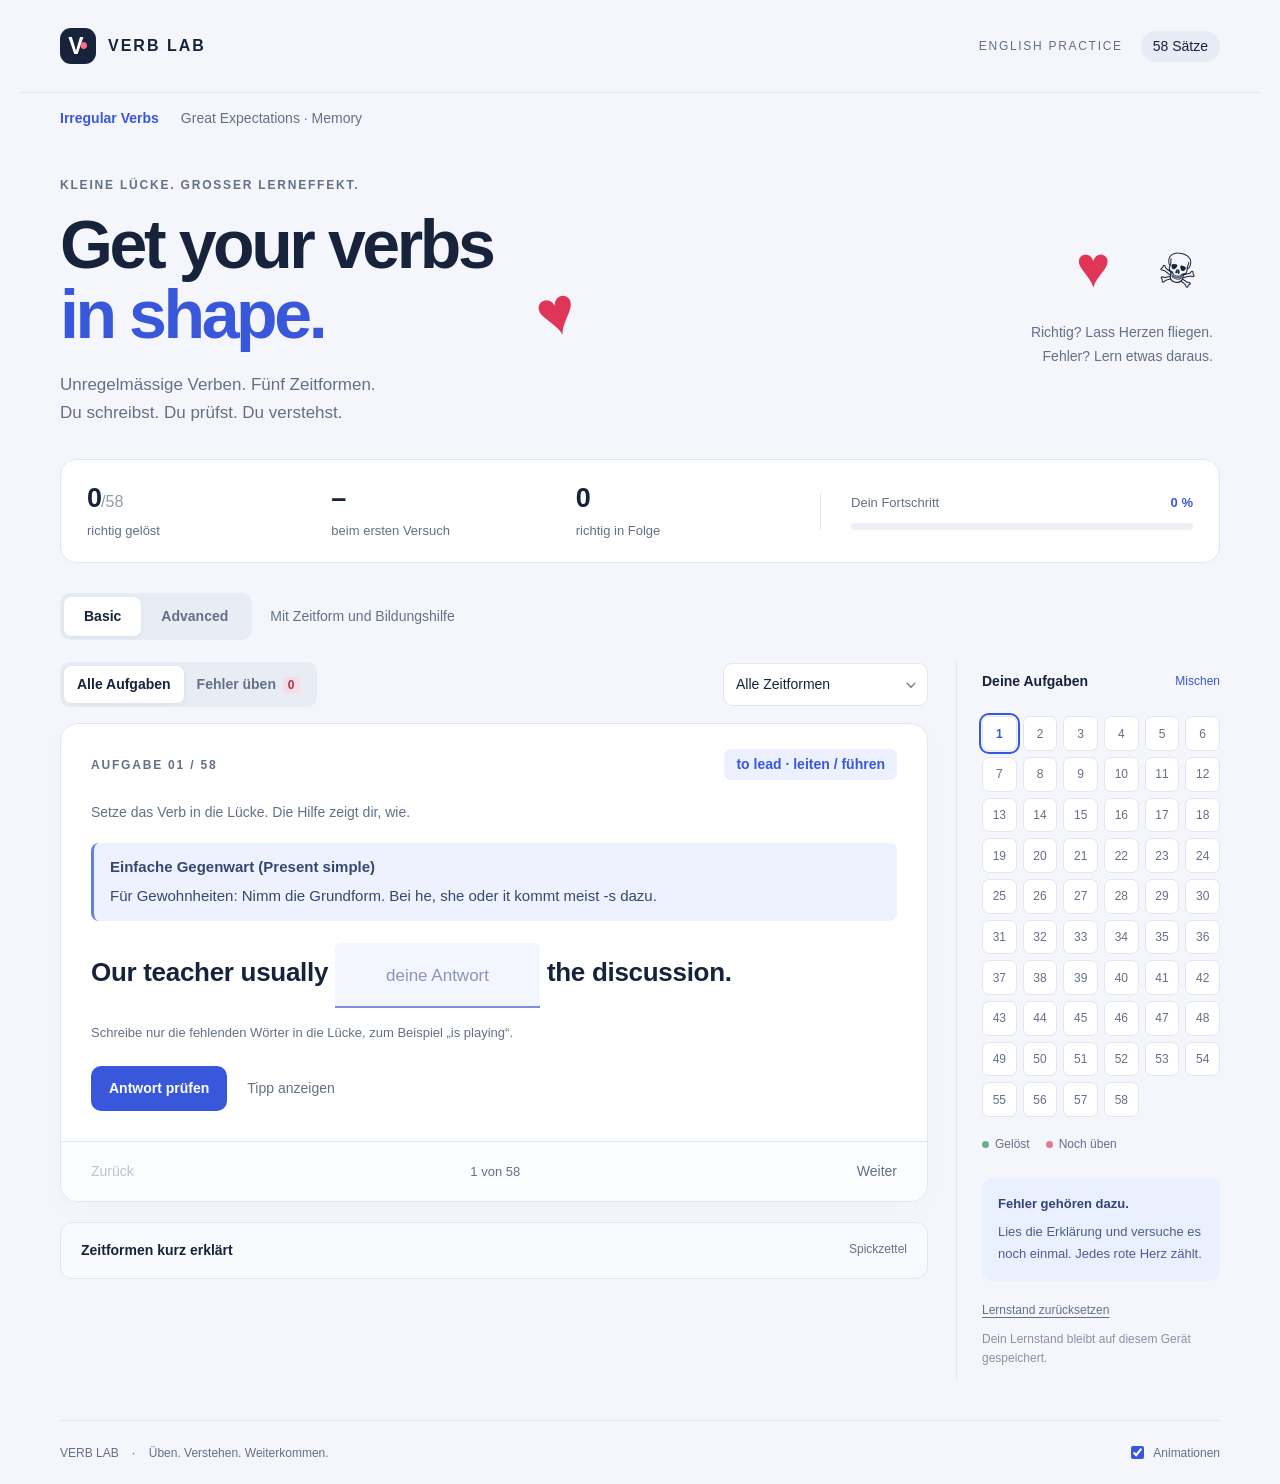
==== commit 3991b522: "Integrate Great Expectations reading and interactive memory game" ====
--- a/index.html
+++ b/index.html
@@ -1,6 +1,6 @@
 <!doctype html>
 <html lang="de"><head><meta charset="utf-8"><meta name="viewport" content="width=device-width, initial-scale=1"><meta name="theme-color" content="#f4f6fb"><meta name="description" content="58 Aufgaben zu englischen unregelmässigen Verben: sofortige Korrektur, verständliche Erklärungen und gezieltes Wiederholen."><title>Verb Lab · Irregular Verbs</title><link rel="stylesheet" href="style.css?v=4"><script defer src="data.js?v=4"></script><script defer src="app.js?v=4"></script></head>
-<body><header><a class="brand" href="./" aria-label="Verb Lab Startseite"><span class="logo">V<span>•</span></span>VERB LAB</a><span class="header-note">ENGLISH PRACTICE <span class="pill">58 Sätze</span></span></header>
+<body><header><a class="brand" href="./" aria-label="Verb Lab Startseite"><span class="logo">V<span>•</span></span>VERB LAB</a><span class="header-note">ENGLISH PRACTICE <span class="pill">58 Sätze</span></span></header><nav class="activity-nav" aria-label="Lernangebote"><a href="./" aria-current="page">Irregular Verbs</a><a href="great-expectations.html">Great Expectations · Memory</a></nav>
 <main><section class="intro"><div><p class="eyebrow">KLEINE LÜCKE. GROSSER LERNEFFEKT.</p><h1>Get your verbs<br><em>in shape.</em><span class="hero-heart" aria-hidden="true">♥</span></h1><p class="lead">Unregelmässige Verben. Fünf Zeitformen.<br>Du schreibst. Du prüfst. Du verstehst.</p></div><div class="intro-note"><span aria-hidden="true">♥ <span class="skull">☠</span></span><p>Richtig? Lass Herzen fliegen.<br>Fehler? Lern etwas daraus.</p></div></section>
 <section class="stats" aria-label="Dein Lernstand"><div><strong id="solved">0<span>/58</span></strong><span>richtig gelöst</span></div><div><strong id="accuracy">–</strong><span>beim ersten Versuch</span></div><div><strong id="streak">0</strong><span>richtig in Folge</span></div><div class="progress-cell"><div><span>Dein Fortschritt</span><b id="percent">0 %</b></div><progress id="progress" max="58" value="0">0 von 58</progress></div></section>
 <section class="level-bar" aria-label="Schwierigkeitsgrad"><div class="tabs"><button id="basic-level" aria-pressed="true">Basic</button><button id="advanced-level" aria-pressed="false">Advanced</button></div><p id="level-description">Mit Zeitform und Bildungshilfe</p></section><div class="workspace"><section class="exercise-area"><div class="toolbar"><div class="tabs" aria-label="Übungsmodus"><button id="all-mode" aria-pressed="true">Alle Aufgaben</button><button id="error-mode" aria-pressed="false">Fehler üben <span id="error-count">0</span></button></div><label class="sr-only" for="tense-filter">Zeitform auswählen</label><select id="tense-filter"><option value="all">Alle Zeitformen</option><option>Present simple</option><option>Present continuous</option><option>Present perfect simple</option><option>Present perfect continuous</option><option>Simple past</option></select></div>
--- a/style.css
+++ b/style.css
@@ -5,3 +5,5 @@
 .easy-help{background:#eef2ff;border-left:3px solid #667ee2;border-radius:8px;padding:13px 16px;margin:0 0 22px;font-size:15px;color:#35476e}.easy-help b{font-size:15px}.easy-help p{margin:5px 0 0;line-height:1.6}
 
 [hidden]{display:none!important}.level-bar{display:flex;align-items:center;gap:18px;margin:0 0 22px}.level-bar p{font-size:14px;color:var(--muted);margin:0}.level-bar .tabs button{padding:9px 20px}@media(max-width:600px){.level-bar{align-items:flex-start;flex-direction:column;gap:8px}}
+
+.activity-nav{max-width:1240px;margin:0 auto;display:flex;gap:22px;padding:15px 40px 0;font-size:14px;flex-wrap:wrap}.activity-nav a{color:var(--muted);text-decoration:none}.activity-nav a[aria-current]{color:var(--blue);font-weight:700}.activity-nav a:hover{text-decoration:underline}@media(max-width:760px){.activity-nav{padding:15px 20px 0;gap:12px;font-size:13px}}
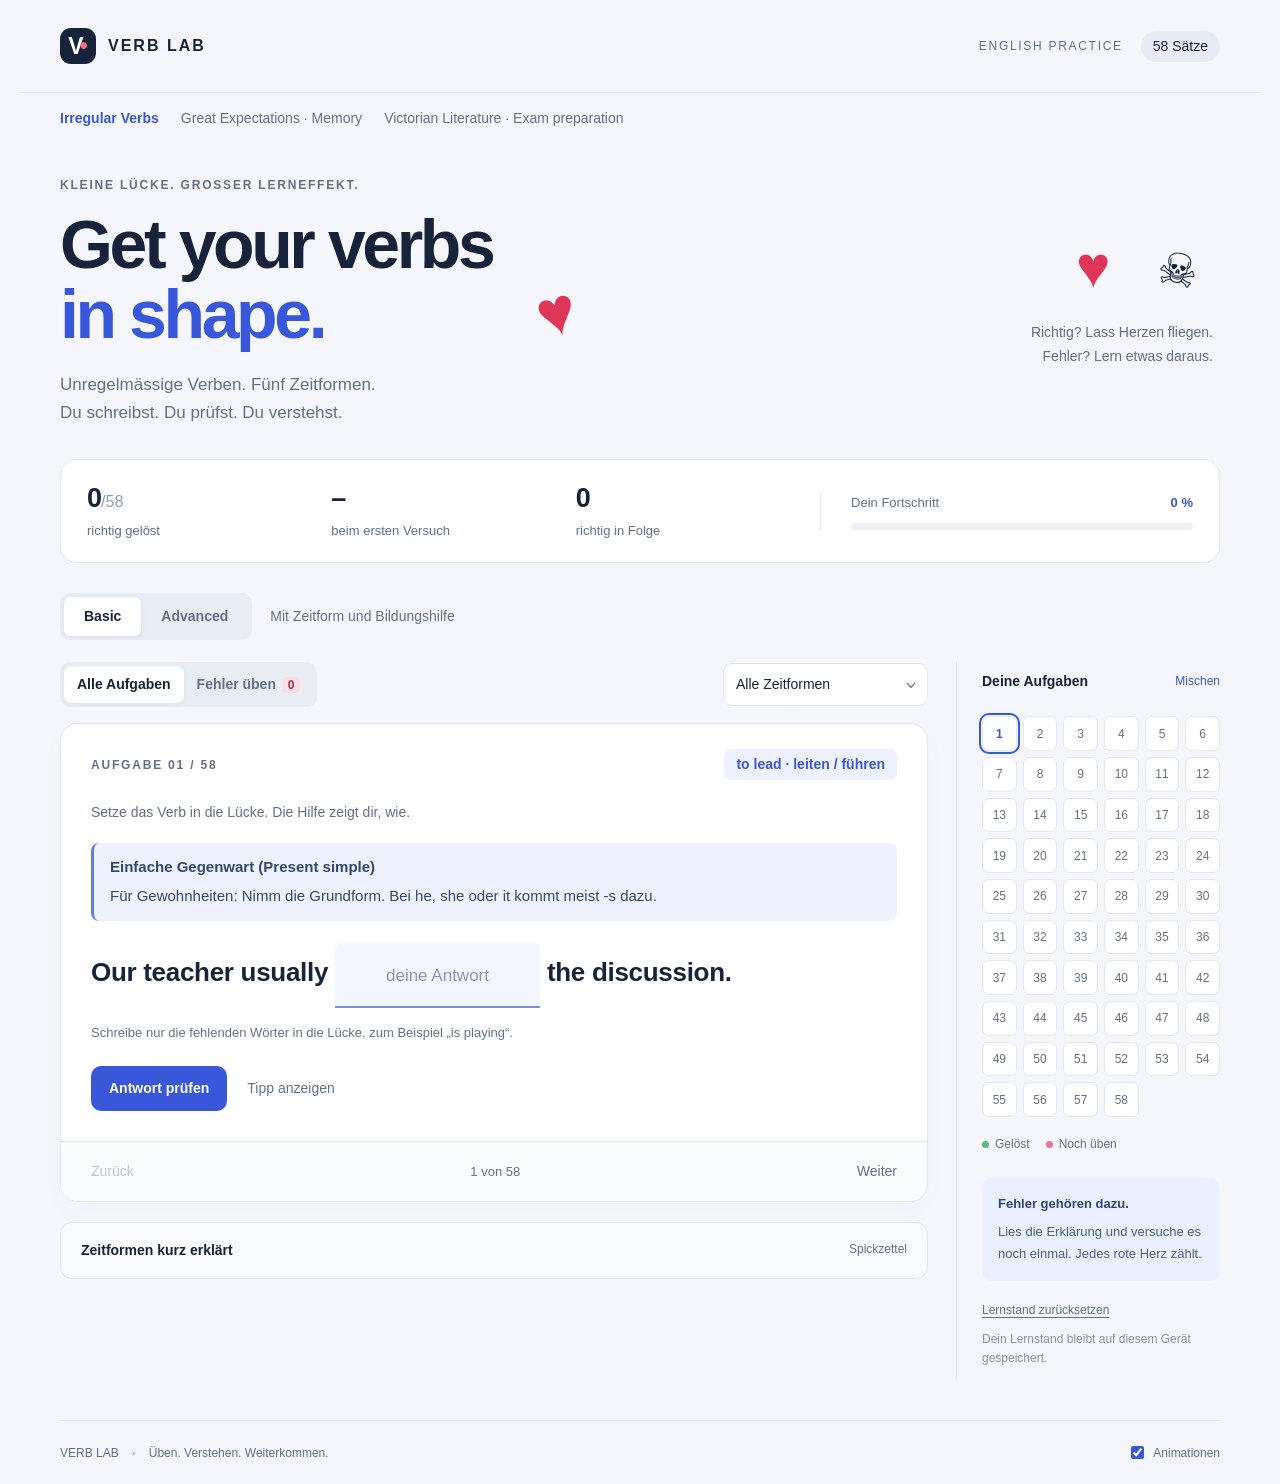
==== commit fc2a8571: "Add Victorian literature chapter with original cards and 112 exam exercises" ====
--- a/index.html
+++ b/index.html
@@ -1,6 +1,6 @@
 <!doctype html>
-<html lang="de"><head><meta charset="utf-8"><meta name="viewport" content="width=device-width, initial-scale=1"><meta name="theme-color" content="#f4f6fb"><meta name="description" content="58 Aufgaben zu englischen unregelmässigen Verben: sofortige Korrektur, verständliche Erklärungen und gezieltes Wiederholen."><title>Verb Lab · Irregular Verbs</title><link rel="stylesheet" href="style.css?v=4"><script defer src="data.js?v=4"></script><script defer src="app.js?v=4"></script></head>
-<body><header><a class="brand" href="./" aria-label="Verb Lab Startseite"><span class="logo">V<span>•</span></span>VERB LAB</a><span class="header-note">ENGLISH PRACTICE <span class="pill">58 Sätze</span></span></header><nav class="activity-nav" aria-label="Lernangebote"><a href="./" aria-current="page">Irregular Verbs</a><a href="great-expectations.html">Great Expectations · Memory</a></nav>
+<html lang="de"><head><meta charset="utf-8"><meta name="viewport" content="width=device-width, initial-scale=1"><meta name="theme-color" content="#f4f6fb"><meta name="description" content="58 Aufgaben zu englischen unregelmässigen Verben: sofortige Korrektur, verständliche Erklärungen und gezieltes Wiederholen."><title>Verb Lab · Irregular Verbs</title><link rel="stylesheet" href="style.css?v=5"><script defer src="data.js?v=4"></script><script defer src="app.js?v=4"></script></head>
+<body><header><a class="brand" href="./" aria-label="Verb Lab Startseite"><span class="logo">V<span>•</span></span>VERB LAB</a><span class="header-note">ENGLISH PRACTICE <span class="pill">58 Sätze</span></span></header><nav class="activity-nav" aria-label="Lernangebote"><a href="./" aria-current="page">Irregular Verbs</a><a href="great-expectations.html">Great Expectations · Memory</a><a href="victorian/">Victorian Literature · Exam preparation</a></nav>
 <main><section class="intro"><div><p class="eyebrow">KLEINE LÜCKE. GROSSER LERNEFFEKT.</p><h1>Get your verbs<br><em>in shape.</em><span class="hero-heart" aria-hidden="true">♥</span></h1><p class="lead">Unregelmässige Verben. Fünf Zeitformen.<br>Du schreibst. Du prüfst. Du verstehst.</p></div><div class="intro-note"><span aria-hidden="true">♥ <span class="skull">☠</span></span><p>Richtig? Lass Herzen fliegen.<br>Fehler? Lern etwas daraus.</p></div></section>
 <section class="stats" aria-label="Dein Lernstand"><div><strong id="solved">0<span>/58</span></strong><span>richtig gelöst</span></div><div><strong id="accuracy">–</strong><span>beim ersten Versuch</span></div><div><strong id="streak">0</strong><span>richtig in Folge</span></div><div class="progress-cell"><div><span>Dein Fortschritt</span><b id="percent">0 %</b></div><progress id="progress" max="58" value="0">0 von 58</progress></div></section>
 <section class="level-bar" aria-label="Schwierigkeitsgrad"><div class="tabs"><button id="basic-level" aria-pressed="true">Basic</button><button id="advanced-level" aria-pressed="false">Advanced</button></div><p id="level-description">Mit Zeitform und Bildungshilfe</p></section><div class="workspace"><section class="exercise-area"><div class="toolbar"><div class="tabs" aria-label="Übungsmodus"><button id="all-mode" aria-pressed="true">Alle Aufgaben</button><button id="error-mode" aria-pressed="false">Fehler üben <span id="error-count">0</span></button></div><label class="sr-only" for="tense-filter">Zeitform auswählen</label><select id="tense-filter"><option value="all">Alle Zeitformen</option><option>Present simple</option><option>Present continuous</option><option>Present perfect simple</option><option>Present perfect continuous</option><option>Simple past</option></select></div>
